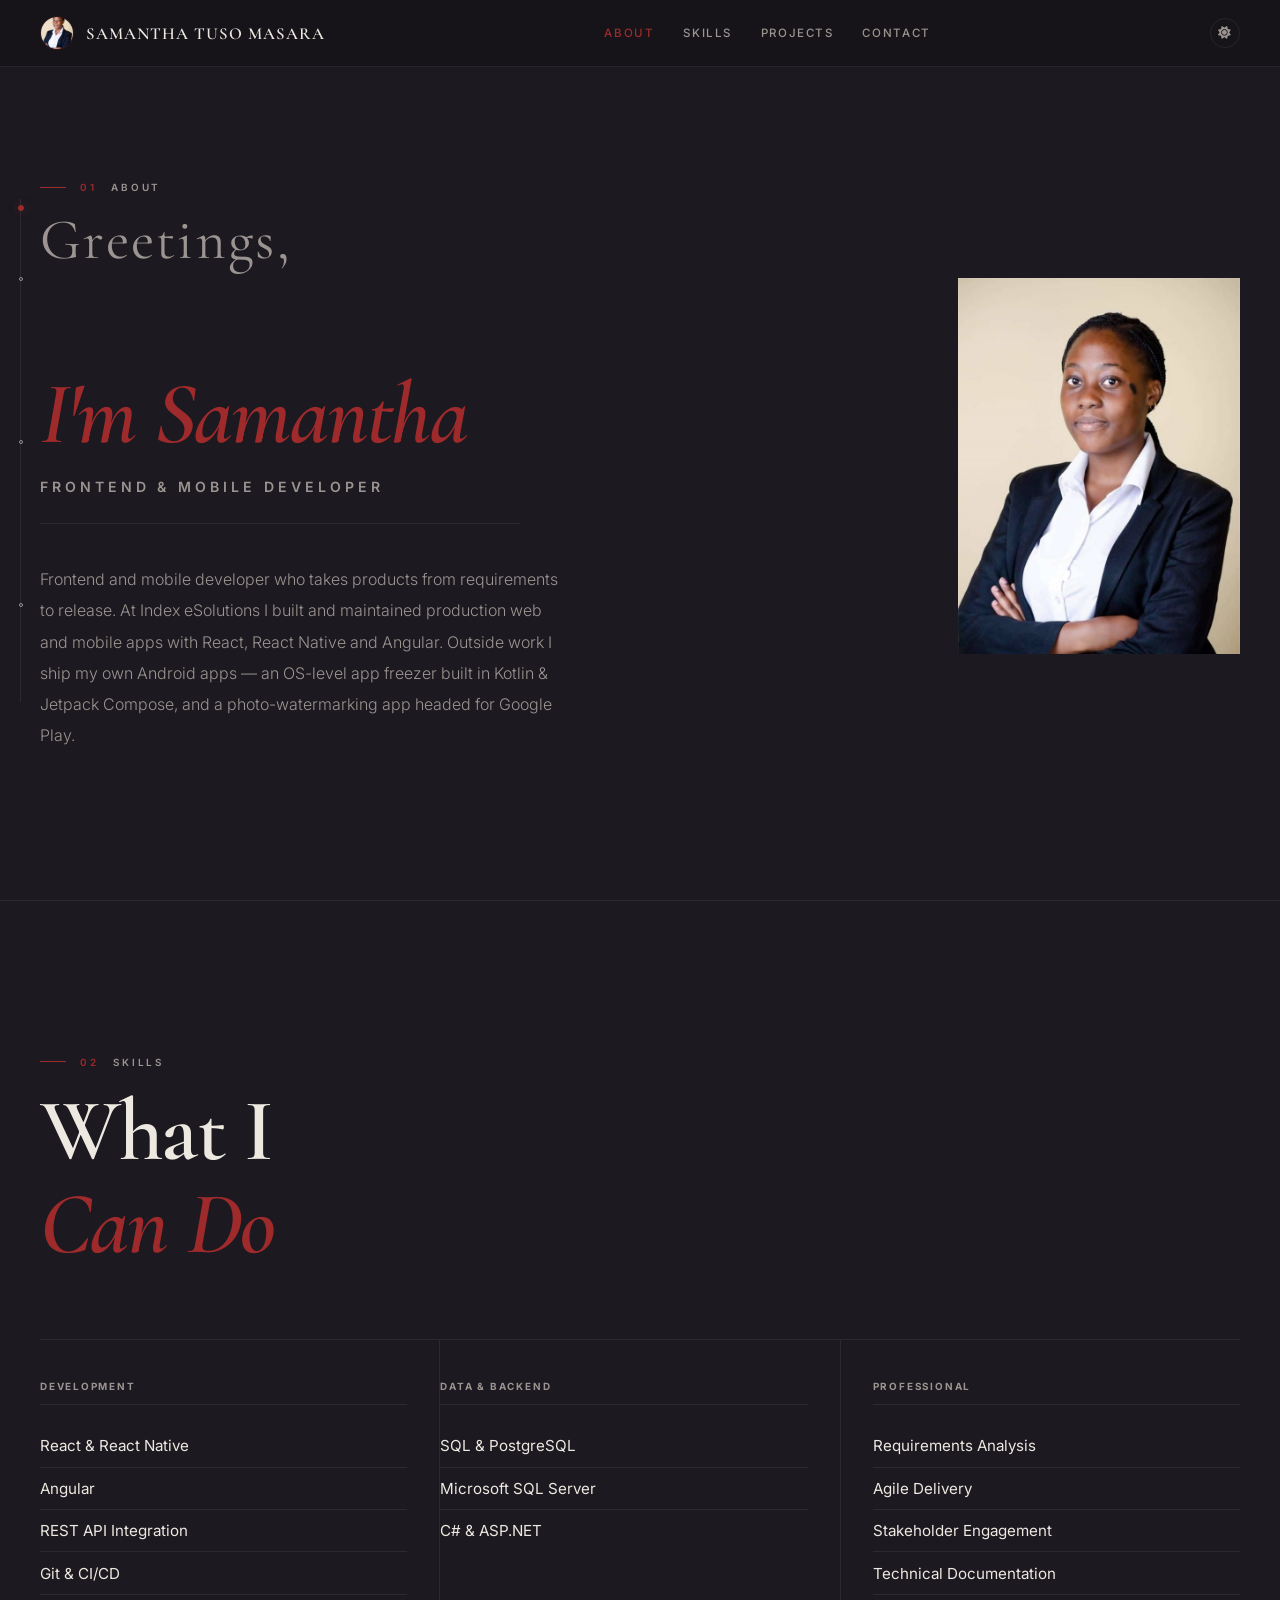
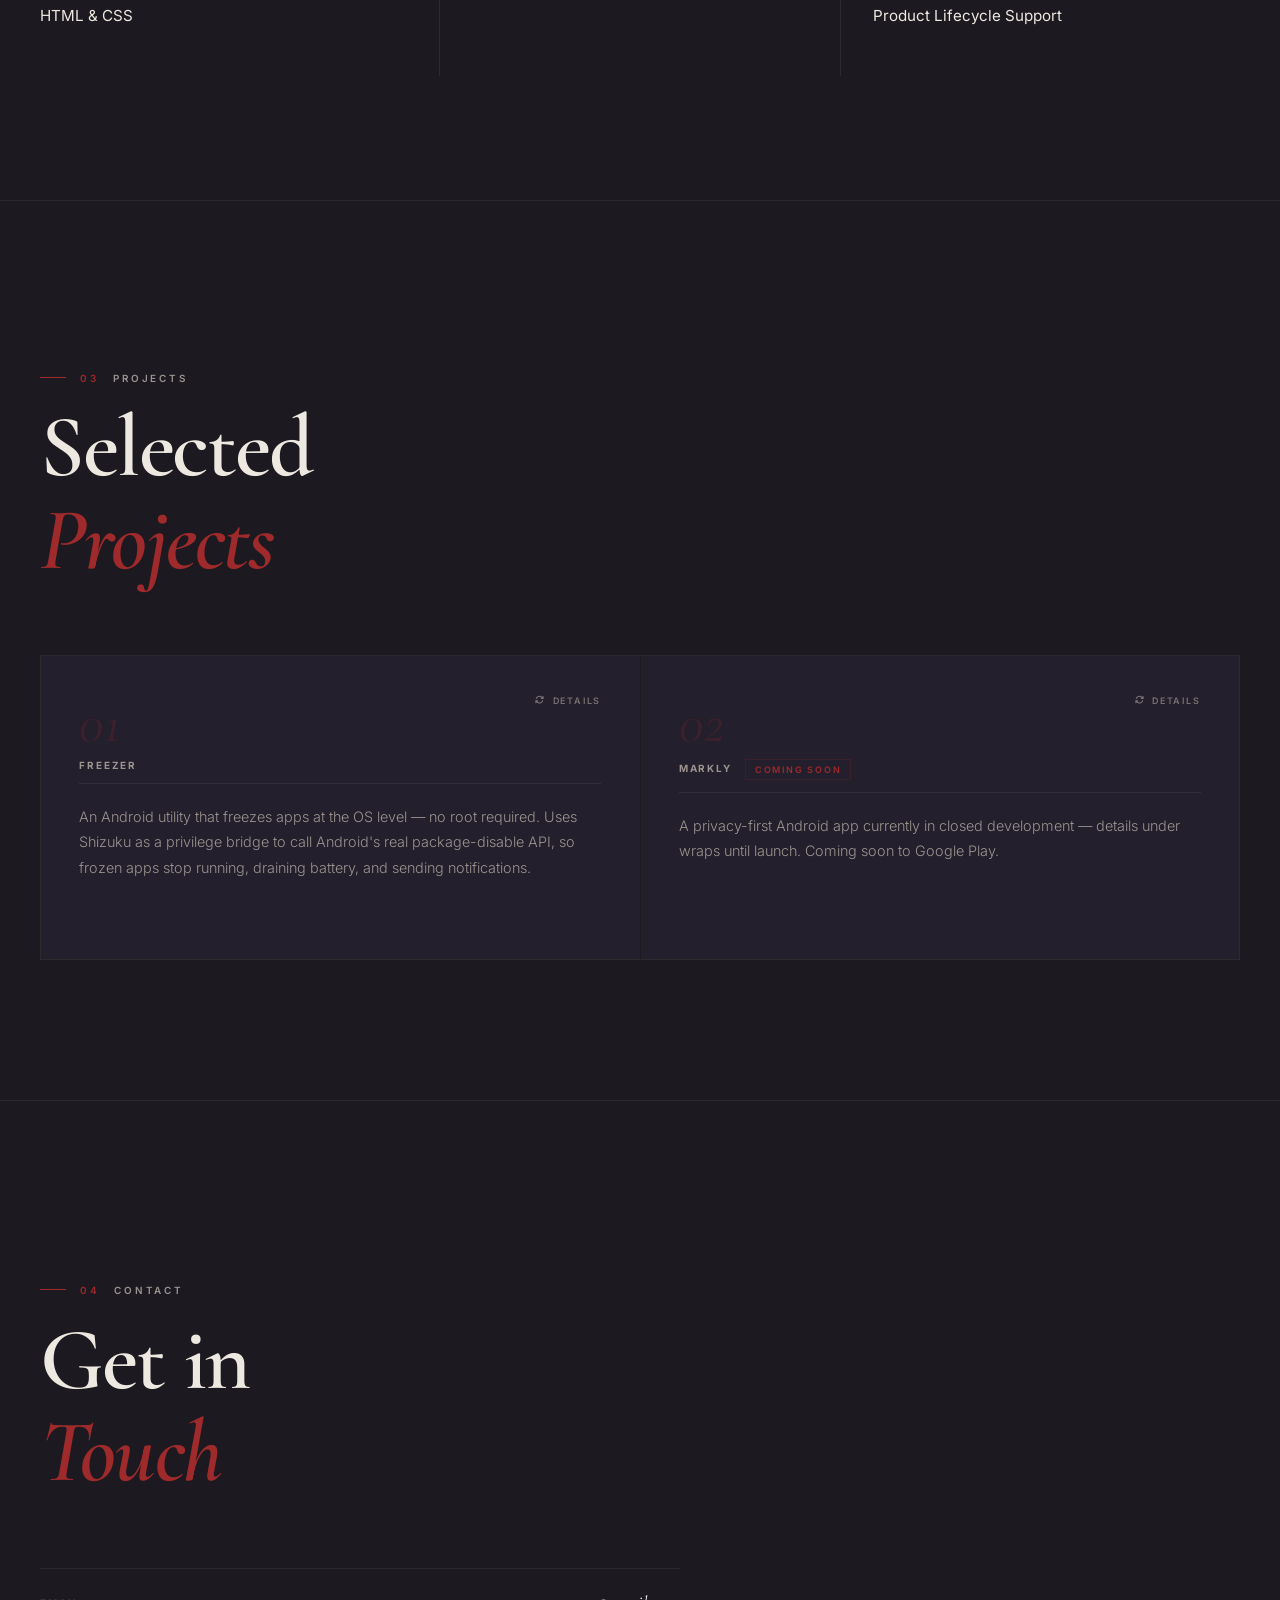
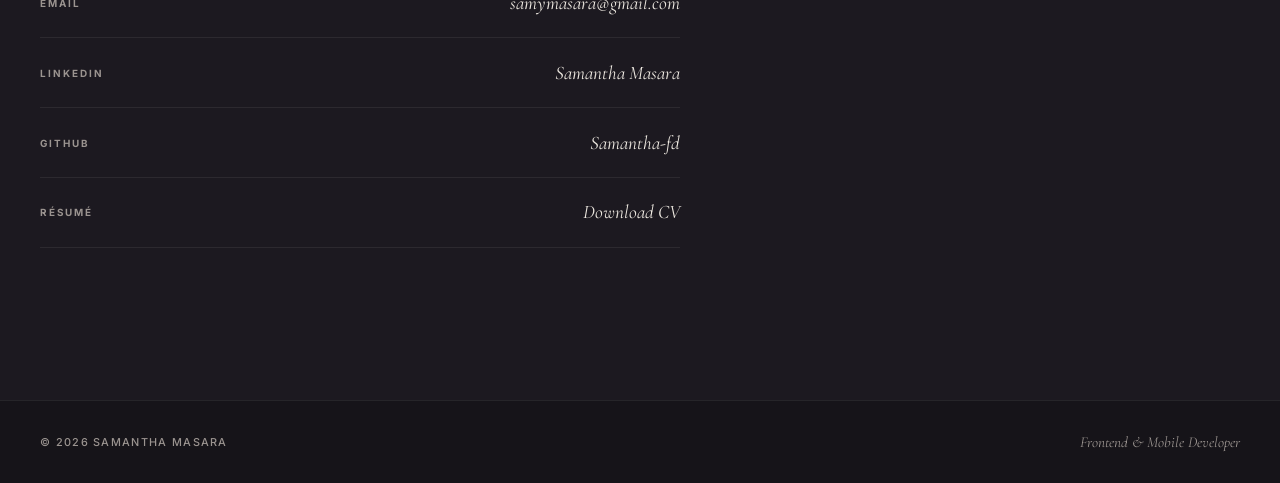
==== index.html @ 27abecb7 "Replace CV with updated version New file: Samantha Masara CV.pdf; download link updated to match." ====
<!DOCTYPE html>
<html lang="en">
<head>
    <meta charset="UTF-8">
    <meta name="viewport" content="width=device-width, initial-scale=1.0">

    <!-- Primary meta -->
    <title>Samantha Masara — Frontend &amp; Mobile Developer</title>
    <meta name="description" content="Samantha Masara — Frontend and mobile developer building and shipping web and Android apps. React, React Native, Angular, Kotlin &amp; Jetpack Compose. View selected projects and get in touch.">
    <meta name="author" content="Samantha Tuso Masara">
    <link rel="canonical" href="https://portfolio-website-xi-inky.vercel.app/">

    <!-- Favicon -->
    <link rel="icon" type="image/svg+xml" href="favicon.svg">

    <!-- Open Graph -->
    <meta property="og:type" content="website">
    <meta property="og:title" content="Samantha Masara — Frontend &amp; Mobile Developer">
    <meta property="og:description" content="Frontend and mobile developer building and shipping web and Android apps. React, React Native, Angular, Kotlin &amp; Jetpack Compose.">
    <meta property="og:url" content="https://portfolio-website-xi-inky.vercel.app/">
    <meta property="og:image" content="https://portfolio-website-xi-inky.vercel.app/profile.jpg">
    <meta property="og:image:alt" content="Portrait of Samantha Masara">
    <meta property="og:site_name" content="Samantha Masara">

    <!-- Twitter Card -->
    <meta name="twitter:card" content="summary_large_image">
    <meta name="twitter:title" content="Samantha Masara — Frontend &amp; Mobile Developer">
    <meta name="twitter:description" content="Frontend and mobile developer building and shipping web and Android apps. React, React Native, Angular, Kotlin &amp; Jetpack Compose.">
    <meta name="twitter:image" content="https://portfolio-website-xi-inky.vercel.app/profile.jpg">

    <!-- Structured data -->
    <script type="application/ld+json">
    {
      "@context": "https://schema.org",
      "@type": "Person",
      "name": "Samantha Tuso Masara",
      "jobTitle": "Frontend & Mobile Developer",
      "description": "Frontend and mobile developer building and shipping web and Android apps.",
      "url": "https://portfolio-website-xi-inky.vercel.app/",
      "image": "https://portfolio-website-xi-inky.vercel.app/profile.jpg",
      "email": "samymasara@gmail.com",
      "sameAs": [
        "https://www.linkedin.com/in/samantha-masara-296240217",
        "https://github.com/Samantha-fd"
      ],
      "knowsAbout": ["React", "React Native", "Angular", "Kotlin", "Jetpack Compose", "REST APIs", "C#", "ASP.NET", "SQL", "PostgreSQL", "Agile Delivery"]
    }
    </script>

    <link href="https://fonts.googleapis.com/css2?family=Cormorant+Garamond:ital,wght@0,400;0,600;1,400;1,600&family=Inter:wght@300;400;500;600;700&display=swap" rel="stylesheet">
    <link rel="stylesheet" href="https://cdnjs.cloudflare.com/ajax/libs/font-awesome/6.4.2/css/all.min.css">
    <link rel="stylesheet" href="style.css">
</head>
<body>

    <!-- Mobile nav overlay -->
    <div class="mobile-overlay" id="mobile-overlay" aria-hidden="true">
        <button class="mobile-close" id="mobile-close" aria-label="Close menu">
            <span></span><span></span>
        </button>
        <nav class="mobile-nav-links">
            <a href="#about">About</a>
            <a href="#what-i-can-do">Skills</a>
            <a href="#projects">Projects</a>
            <a href="#contact">Contact</a>
        </nav>
        <p class="mobile-nav-foot">Samantha Tuso Masara &copy; 2026</p>
    </div>

    <!-- Scroll rail -->
    <div class="scroll-rail" aria-hidden="true">
        <div class="scroll-rail-fill"></div>
        <span class="rail-dot" data-target="about"></span>
        <span class="rail-dot" data-target="what-i-can-do"></span>
        <span class="rail-dot" data-target="projects"></span>
        <span class="rail-dot" data-target="contact"></span>
    </div>

    <header>
        <div class="navbar">
            <h1>
                <img src="profile.jpg" alt="Samantha Masara" class="profile-img">
                Samantha Tuso Masara
            </h1>
            <nav>
                <div class="menu">
                    <a href="#about">About</a>
                    <a href="#what-i-can-do">Skills</a>
                    <a href="#projects">Projects</a>
                    <a href="#contact">Contact</a>
                </div>
            </nav>
            <div class="nav-controls">
                <button id="theme-toggle" class="theme-btn" aria-label="Toggle theme">
                    <i class="fas fa-sun"></i>
                </button>
                <button class="hamburger" id="hamburger" aria-label="Open menu" aria-expanded="false">
                    <span></span><span></span>
                </button>
            </div>
        </div>
    </header>

    <!-- About / Hero -->
    <section id="about" class="about">
        <div class="about-content">
            <p class="eyebrow float-in"><span>01</span> About</p>
            <h2 class="float-in"><span class="h2-light">Greetings,</span><br><em>I'm Samantha</em><span class="h2-role">Frontend &amp; Mobile Developer</span></h2>
            <p class="about-body float-in">
                Frontend and mobile developer who takes products from requirements to release. At
                Index eSolutions I built and maintained production web and mobile apps with React,
                React Native and Angular. Outside work I ship my own Android apps — an OS-level
                app freezer built in Kotlin &amp; Jetpack Compose, and a photo-watermarking app
                headed for Google Play.
            </p>
        </div>
        <div class="about-image float-in">
            <img src="profile.jpg" alt="Portrait of Samantha Masara, Frontend and Mobile Developer" class="about-photo">
        </div>
    </section>

    <!-- Skills -->
    <section id="what-i-can-do" class="what-i-can-do">
        <p class="eyebrow float-in"><span>02</span> Skills</p>
        <h2 class="float-in">What I<br><em>Can Do</em></h2>
        <div class="skills-container">
            <div class="skills-column float-in">
                <h3>Development</h3>
                <ul>
                    <li>React &amp; React Native</li>
                    <li>Angular</li>
                    <li>REST API Integration</li>
                    <li>Git &amp; CI/CD</li>
                    <li>HTML &amp; CSS</li>
                </ul>
            </div>
            <div class="skills-column float-in">
                <h3>Data &amp; Backend</h3>
                <ul>
                    <li>SQL &amp; PostgreSQL</li>
                    <li>Microsoft SQL Server</li>
                    <li>C# &amp; ASP.NET</li>
                </ul>
            </div>
            <div class="skills-column float-in">
                <h3>Professional</h3>
                <ul>
                    <li>Requirements Analysis</li>
                    <li>Agile Delivery</li>
                    <li>Stakeholder Engagement</li>
                    <li>Technical Documentation</li>
                    <li>Product Lifecycle Support</li>
                </ul>
            </div>
        </div>
    </section>

    <!-- Projects -->
    <section id="projects" class="projects">
        <p class="eyebrow float-in"><span>03</span> Projects</p>
        <h2 class="float-in">Selected<br><em>Projects</em></h2>
        <div class="projects-list">
            <div class="project-card float-in" tabindex="0" role="button" aria-pressed="false" aria-label="Freezer — flip for details">
                <div class="card-inner">
                    <div class="card-face card-front">
                        <span class="flip-hint"><i class="fas fa-rotate"></i> Details</span>
                        <p class="project-num">01</p>
                        <h3>Freezer</h3>
                        <p>
                            An Android utility that freezes apps at the OS level — no root required.
                            Uses Shizuku as a privilege bridge to call Android's real package-disable
                            API, so frozen apps stop running, draining battery, and sending notifications.
                        </p>
                    </div>
                    <div class="card-face card-back">
                        <span class="flip-hint"><i class="fas fa-rotate-left"></i> Back</span>
                        <h3>Tech Stack</h3>
                        <ul>
                            <li>Kotlin &amp; Jetpack Compose</li>
                            <li>Shizuku API for privileged OS calls</li>
                            <li>Clean architecture — Repository, ViewModel, UI</li>
                            <li>Reactive state via StateFlow</li>
                        </ul>
                        <a class="card-btn" href="https://github.com/Samantha-fd/Freezer" target="_blank" rel="noopener">
                            <i class="fab fa-github"></i> View on GitHub
                        </a>
                    </div>
                </div>
            </div>
            <div class="project-card float-in" tabindex="0" role="button" aria-pressed="false" aria-label="Markly — flip for details">
                <div class="card-inner">
                    <div class="card-face card-front">
                        <span class="flip-hint"><i class="fas fa-rotate"></i> Details</span>
                        <p class="project-num">02</p>
                        <h3>Markly <span class="card-badge">Coming Soon</span></h3>
                        <p>
                            A privacy-first Android app currently in closed development —
                            details under wraps until launch. Coming soon to Google Play.
                        </p>
                    </div>
                    <div class="card-face card-back">
                        <span class="flip-hint"><i class="fas fa-rotate-left"></i> Back</span>
                        <h3>Tech Stack</h3>
                        <ul>
                            <li>React Native &amp; Expo (TypeScript)</li>
                            <li>React Native Skia rendering</li>
                            <li>Expo Router navigation</li>
                            <li>Fully offline — zero data collection</li>
                        </ul>
                        <div class="card-actions">
                            <span class="card-btn card-btn-disabled" aria-disabled="true">
                                <i class="fas fa-lock"></i> Private — Coming Soon
                            </span>
                            <a class="card-btn" href="markly/privacy/" target="_blank" rel="noopener">
                                <i class="fas fa-shield-halved"></i> Privacy Policy
                            </a>
                        </div>
                    </div>
                </div>
            </div>
        </div>
    </section>

    <!-- Contact -->
    <section id="contact" class="contact">
        <p class="eyebrow float-in"><span>04</span> Contact</p>
        <h2 class="float-in">Get in<br><em>Touch</em></h2>
        <div class="contact-links">
            <a class="contact-item float-in" href="mailto:samymasara@gmail.com">
                <span class="contact-label">Email</span>
                <span class="contact-value">samymasara@gmail.com</span>
            </a>
            <a class="contact-item float-in" href="https://www.linkedin.com/in/samantha-masara-296240217" target="_blank" rel="noopener">
                <span class="contact-label">LinkedIn</span>
                <span class="contact-value">Samantha Masara</span>
            </a>
            <a class="contact-item float-in" href="https://github.com/Samantha-fd" target="_blank" rel="noopener">
                <span class="contact-label">GitHub</span>
                <span class="contact-value">Samantha-fd</span>
            </a>
            <a class="contact-item float-in" href="Samantha Masara CV.pdf" download>
                <span class="contact-label">Résumé</span>
                <span class="contact-value">Download CV</span>
            </a>
        </div>
    </section>

    <footer>
        <div class="footer-inner">
            <p class="footer-copy">&copy; 2026 Samantha Masara</p>
            <p class="footer-tagline">Frontend &amp; Mobile Developer</p>
        </div>
    </footer>

    <script src="script.js"></script>
</body>
</html>
---- style.css ----
/* ── Variables ── */
:root {
  --bg:         #1C1920;
  --bg-raised:  #252230;
  --bg-card:    #231F2C;
  --accent:     #9E2A2B;
  --accent-dim: rgba(158, 42, 43, 0.1);
  --text:       #EDE8E0;
  --text-muted: #9B9490;
  --border:     rgba(158, 42, 43, 0.18);
  --border-sub: rgba(255, 255, 255, 0.07);
  --header-bg:  #161419;
  --shadow:     0 2px 40px rgba(0,0,0,0.5);
  --radius:     2px;
}

body.light-theme {
  --bg:         #F2EDE6;
  --bg-raised:  #EAE4DC;
  --bg-card:    #FDFAF6;
  --accent:     #7D1F20;
  --accent-dim: rgba(125, 31, 32, 0.06);
  --text:       #1C1920;
  --text-muted: #6B6560;
  --border:     rgba(125, 31, 32, 0.16);
  --border-sub: rgba(0, 0, 0, 0.07);
  --header-bg:  #FDFAF6;
  --shadow:     0 2px 24px rgba(0,0,0,0.05);
}

/* ── Reset ── */
*, *::before, *::after { box-sizing: border-box; margin: 0; padding: 0; }

html { scroll-behavior: smooth; }

body {
  font-family: 'Inter', sans-serif;
  background: var(--bg);
  color: var(--text);
  transition: background-color 0.4s ease, color 0.4s ease;
  -webkit-font-smoothing: antialiased;
  overflow-x: hidden;
}

img { max-width: 100%; display: block; }

/* ── Mobile Overlay Nav ── */
.mobile-overlay {
  position: fixed;
  inset: 0;
  background: var(--bg);
  z-index: 300;
  display: flex;
  flex-direction: column;
  align-items: center;
  justify-content: center;
  gap: 0;
  opacity: 0;
  pointer-events: none;
  transition: opacity 0.4s ease;
}

.mobile-overlay.open {
  opacity: 1;
  pointer-events: all;
}

.mobile-close {
  position: absolute;
  top: 1.25rem;
  right: 1.5rem;
  background: none;
  border: none;
  cursor: pointer;
  width: 32px;
  height: 32px;
  display: flex;
  flex-direction: column;
  align-items: center;
  justify-content: center;
  gap: 0;
}

.mobile-close span {
  display: block;
  width: 20px;
  height: 1px;
  background: var(--text);
  position: absolute;
}

.mobile-close span:first-child { transform: rotate(45deg); }
.mobile-close span:last-child  { transform: rotate(-45deg); }

.mobile-nav-links {
  display: flex;
  flex-direction: column;
  align-items: center;
  gap: 0.25rem;
}

.mobile-nav-links a {
  font-family: 'Cormorant Garamond', serif;
  font-size: clamp(2.8rem, 10vw, 4.5rem);
  font-style: italic;
  color: var(--text);
  text-decoration: none;
  line-height: 1.2;
  transition: color 0.2s ease;
  opacity: 0;
  transform: translateY(20px);
  transition: color 0.2s ease, opacity 0.4s ease, transform 0.5s cubic-bezier(0.16,1,0.3,1);
}

.mobile-overlay.open .mobile-nav-links a {
  opacity: 1;
  transform: translateY(0);
}

.mobile-overlay.open .mobile-nav-links a:nth-child(1) { transition-delay: 0.05s; }
.mobile-overlay.open .mobile-nav-links a:nth-child(2) { transition-delay: 0.12s; }
.mobile-overlay.open .mobile-nav-links a:nth-child(3) { transition-delay: 0.19s; }
.mobile-overlay.open .mobile-nav-links a:nth-child(4) { transition-delay: 0.26s; }

.mobile-nav-links a:hover { color: var(--accent); }

.mobile-nav-foot {
  position: absolute;
  bottom: 2rem;
  font-size: 0.7rem;
  letter-spacing: 0.12em;
  text-transform: uppercase;
  color: var(--text-muted);
}

/* ── Scroll Rail ── */
.scroll-rail {
  position: fixed;
  left: 20px;
  top: 50%;
  transform: translateY(-50%);
  height: 56vh;
  width: 1px;
  background: var(--border-sub);
  z-index: 50;
}

.scroll-rail-fill {
  position: absolute;
  top: 0; left: 0;
  width: 100%;
  height: 0%;
  background: var(--accent);
  transition: height 0.1s linear;
}

.rail-dot {
  position: absolute;
  left: 50%;
  transform: translate(-50%, -50%);
  width: 4px; height: 4px;
  border-radius: 50%;
  background: var(--bg);
  border: 1px solid var(--text-muted);
  cursor: pointer;
  transition: all 0.3s ease;
}

.rail-dot:hover { border-color: var(--accent); }

.rail-dot.active {
  background: var(--accent);
  border-color: var(--accent);
  width: 6px; height: 6px;
  box-shadow: 0 0 10px rgba(158,42,43,0.45);
}

/* ── Header ── */
header {
  position: fixed;
  width: 100%;
  top: 0;
  background: var(--header-bg);
  border-bottom: 1px solid var(--border-sub);
  z-index: 100;
  transition: background 0.4s ease;
}

.navbar {
  max-width: 1300px;
  margin: auto;
  display: flex;
  justify-content: space-between;
  align-items: center;
  padding: 1rem 2.5rem;
  gap: 1rem;
}

.navbar h1 {
  display: flex;
  align-items: center;
  font-family: 'Cormorant Garamond', serif;
  font-size: clamp(0.85rem, 1.5vw, 1.05rem);
  font-weight: 600;
  letter-spacing: 0.06em;
  text-transform: uppercase;
  color: var(--text);
  white-space: nowrap;
  flex-shrink: 0;
}

.navbar .menu {
  display: flex;
  align-items: center;
}

.navbar .menu a {
  text-decoration: none;
  color: var(--text-muted);
  margin: 0 0.9rem;
  font-size: 0.72rem;
  font-weight: 500;
  letter-spacing: 0.14em;
  text-transform: uppercase;
  transition: color 0.2s ease;
  white-space: nowrap;
}

.navbar .menu a:hover,
.navbar .menu a.nav-active { color: var(--accent); }

.nav-controls {
  display: flex;
  align-items: center;
  gap: 0.75rem;
  flex-shrink: 0;
}

/* ── Theme Button ── */
.theme-btn {
  background: none;
  border: 1px solid var(--border-sub);
  color: var(--text-muted);
  font-size: 0.8rem;
  width: 30px; height: 30px;
  border-radius: 50%;
  cursor: pointer;
  display: flex;
  align-items: center;
  justify-content: center;
  transition: border-color 0.2s, color 0.2s, transform 0.3s;
}

.theme-btn:hover {
  border-color: var(--accent);
  color: var(--accent);
  transform: rotate(20deg);
}

/* ── Hamburger ── */
.hamburger {
  display: none;
  flex-direction: column;
  justify-content: center;
  gap: 5px;
  background: none;
  border: none;
  cursor: pointer;
  padding: 4px;
  width: 30px; height: 30px;
}

.hamburger span {
  display: block;
  width: 20px;
  height: 1px;
  background: var(--text);
  transition: transform 0.3s ease, opacity 0.3s ease;
  transform-origin: center;
}

/* ── Profile image (navbar) ── */
.profile-img {
  width: 34px; height: 34px;
  border-radius: 50%;
  object-fit: cover;
  margin-right: 12px;
  border: 1px solid var(--border);
  flex-shrink: 0;
}

/* ── Sections ── */
section {
  min-height: 100vh;
  padding: 9rem 2.5rem 7rem;
  max-width: 1300px;
  margin: auto;
  display: flex;
  flex-direction: column;
  justify-content: center;
  position: relative;
}

/* Hairline divider between sections */
section + section::before {
  content: '';
  position: absolute;
  top: 0;
  left: 50%;
  transform: translateX(-50%);
  width: 100vw;
  height: 1px;
  background: var(--border-sub);
  pointer-events: none;
}

/* ── Eyebrow ── */
.eyebrow {
  font-size: 0.62rem;
  font-weight: 600;
  letter-spacing: 0.28em;
  text-transform: uppercase;
  color: var(--text-muted);
  margin-bottom: 1.1rem;
  display: flex;
  align-items: center;
  gap: 0.9rem;
}

.eyebrow span { color: var(--accent); }

.eyebrow::before {
  content: '';
  display: block;
  width: 26px; height: 1px;
  background: var(--accent);
  flex-shrink: 0;
}

/* ── Display headings ── */
h2 {
  font-family: 'Cormorant Garamond', serif;
  font-size: clamp(3rem, 7vw, 5.5rem);
  font-weight: 600;
  line-height: 1.05;
  letter-spacing: -0.02em;
  color: var(--text);
  margin-bottom: 2.5rem;
}

h2 em {
  font-style: italic;
  color: var(--accent);
}

/* Role line under the hero heading */
h2 .h2-role {
  display: block;
  font-family: 'Inter', sans-serif;
  font-size: 0.16em;
  font-weight: 600;
  font-style: normal;
  letter-spacing: 0.28em;
  text-transform: uppercase;
  color: var(--text-muted);
  margin-top: 1.4em;
}

/* Editorial mixed-weight heading — lighter first line */
h2 .h2-light {
  font-weight: 400;
  font-style: normal;
  color: var(--text-muted);
  font-size: 0.65em;
  letter-spacing: 0.04em;
  display: block;
  margin-bottom: 0.1em;
}

/* Animated hairline under heading */
h2::after {
  content: '';
  display: block;
  height: 1px;
  width: 0;
  background: var(--border-sub);
  margin-top: 1.75rem;
  transition: width 1s cubic-bezier(0.16,1,0.3,1);
}

section.in-view h2::after { width: min(480px, 100%); }

h3 {
  font-family: 'Inter', sans-serif;
  font-size: 0.62rem;
  font-weight: 700;
  text-transform: uppercase;
  letter-spacing: 0.18em;
  color: var(--text-muted);
  margin-bottom: 1.25rem;
  padding-bottom: 0.75rem;
  border-bottom: 1px solid var(--border-sub);
}

/* ── Float-in animation ── */
@keyframes floatIn {
  from { opacity: 0; transform: translate(-10px, 28px); }
  to   { opacity: 1; transform: translate(0, 0); }
}

.float-in { opacity: 0; }

.float-in.visible {
  animation: floatIn 1.1s cubic-bezier(0.16,1,0.3,1) forwards;
}

.float-in:nth-child(2) { animation-delay: 0.08s; }
.float-in:nth-child(3) { animation-delay: 0.18s; }
.float-in:nth-child(4) { animation-delay: 0.28s; }
.float-in:nth-child(5) { animation-delay: 0.38s; }

/* ── About hero ── */
.about {
  flex-direction: row;
  align-items: center;
  gap: clamp(2rem, 5vw, 5rem);
  overflow: hidden;
}

.about-content { flex: 1; min-width: 0; position: relative; z-index: 1; }

.about-image {
  flex-shrink: 0;
  width: clamp(180px, 22vw, 320px);
  position: relative;
  z-index: 1;
}

.about-photo {
  width: 100%;
  aspect-ratio: 3 / 4;
  object-fit: cover;
  object-position: top;
  filter: grayscale(15%);
  transition: filter 0.4s ease;
}

.about-photo:hover { filter: grayscale(0%); }

.about-body {
  font-size: clamp(0.9rem, 1.5vw, 1rem);
  line-height: 1.95;
  color: var(--text-muted);
  max-width: 520px;
  font-weight: 300;
}

/* ── Scroll cue ── */
.scroll-cue {
  display: flex;
  flex-direction: column;
  align-items: center;
  gap: 0.6rem;
  margin-top: 3rem;
  font-size: 0.58rem;
  font-weight: 600;
  letter-spacing: 0.22em;
  text-transform: uppercase;
  color: var(--text-muted);
  align-self: flex-start;
}

.scroll-cue-line {
  width: 1px; height: 48px;
  background: var(--border-sub);
  position: relative;
  overflow: hidden;
}

.scroll-cue-line::after {
  content: '';
  position: absolute;
  top: -100%; left: 0;
  width: 100%; height: 100%;
  background: var(--accent);
  animation: scrollDrop 1.8s cubic-bezier(0.4,0,0.6,1) infinite;
}

@keyframes scrollDrop {
  0%   { top: -100%; }
  100% { top:  100%; }
}

/* ── Skills ── */
.skills-container {
  display: flex;
  flex-wrap: wrap;
  gap: 0;
  border-top: 1px solid var(--border-sub);
}

.skills-column {
  flex: 1;
  min-width: 220px;
  padding: 2.5rem 2rem 2.5rem 0;
  border-right: 1px solid var(--border-sub);
}

.skills-column:last-child {
  border-right: none;
  padding-left: 2rem;
  padding-right: 0;
}

.skills-column ul { list-style: none; }

.skills-column li {
  padding: 0.7rem 0;
  font-size: 0.95rem;
  font-weight: 400;
  color: var(--text);
  border-bottom: 1px solid var(--border-sub);
  transition: color 0.2s, padding-left 0.3s;
}

.skills-column li:last-child { border-bottom: none; }
.skills-column li:hover { color: var(--accent); padding-left: 6px; }

/* ── Projects ── */
.projects-list {
  display: grid;
  gap: 1px;
  grid-template-columns: repeat(auto-fit, minmax(280px, 1fr));
  border: 1px solid var(--border-sub);
}

.project-card {
  color: var(--text);
  position: relative;
  cursor: pointer;
  perspective: 1400px;
}

.project-card:focus-visible {
  outline: 1px solid var(--accent);
  outline-offset: 2px;
}

.project-card::after {
  content: '';
  position: absolute;
  bottom: 0; left: 0;
  width: 0; height: 1px;
  background: var(--accent);
  transition: width 0.45s ease;
  z-index: 2;
}

.project-card:hover::after { width: 100%; }

/* Flip mechanics — faces stacked in one grid cell so the card
   is as tall as its tallest face */
.card-inner {
  display: grid;
  height: 100%;
  transform-style: preserve-3d;
  transition: transform 0.7s cubic-bezier(0.16, 1, 0.3, 1);
}

.project-card.flipped .card-inner { transform: rotateY(180deg); }

.card-face {
  grid-area: 1 / 1;
  background: var(--bg-card);
  padding: clamp(1.5rem, 3vw, 2.5rem);
  backface-visibility: hidden;
  -webkit-backface-visibility: hidden;
  display: flex;
  flex-direction: column;
  transition: background 0.3s ease;
}

.project-card:hover .card-face { background: var(--bg-raised); }

.card-back { transform: rotateY(180deg); }

@media (prefers-reduced-motion: reduce) {
  .card-inner { transition: none; }
}

/* Flip hint */
.flip-hint {
  position: absolute;
  top: clamp(1.5rem, 3vw, 2.5rem);
  right: clamp(1.5rem, 3vw, 2.5rem);
  font-size: 0.56rem;
  font-weight: 600;
  letter-spacing: 0.2em;
  text-transform: uppercase;
  color: var(--text-muted);
  display: inline-flex;
  align-items: center;
  gap: 0.4rem;
  opacity: 0.7;
  transition: color 0.2s ease, opacity 0.2s ease;
  pointer-events: none;
}

.project-card:hover .flip-hint {
  color: var(--accent);
  opacity: 1;
}

/* Coming-soon badge */
.card-badge {
  display: inline-block;
  font-size: 0.56rem;
  font-weight: 600;
  letter-spacing: 0.2em;
  text-transform: uppercase;
  color: var(--accent);
  border: 1px solid var(--border);
  padding: 0.25rem 0.55rem;
  margin-left: 0.6rem;
  vertical-align: middle;
  white-space: nowrap;
}

/* Card action buttons */
.card-actions {
  margin-top: auto;
  display: flex;
  flex-wrap: wrap;
  gap: 0.6rem;
}

.card-actions .card-btn { margin-top: 0; }

.card-btn {
  margin-top: auto;
  align-self: flex-start;
  display: inline-flex;
  align-items: center;
  gap: 0.6rem;
  padding: 0.7rem 1.2rem;
  border: 1px solid var(--border);
  color: var(--text);
  text-decoration: none;
  font-size: 0.62rem;
  font-weight: 600;
  letter-spacing: 0.18em;
  text-transform: uppercase;
  transition: background 0.25s ease, border-color 0.25s ease, color 0.25s ease;
}

.card-btn i { font-size: 0.85rem; }

.card-btn:hover {
  background: var(--accent);
  border-color: var(--accent);
  color: #EDE8E0;
}

.card-btn-disabled {
  opacity: 0.55;
  cursor: default;
  pointer-events: none;
}

.card-back ul { margin-bottom: 1.5rem; }

.project-num {
  font-family: 'Cormorant Garamond', serif;
  font-size: 3.5rem;
  font-style: italic;
  color: var(--accent);
  opacity: 0.2;
  line-height: 1;
  margin-bottom: 0.5rem;
  user-select: none;
}

.project-card p:not(.project-num) {
  color: var(--text-muted);
  line-height: 1.8;
  font-size: 0.9rem;
  font-weight: 300;
}

.project-card ul {
  list-style: none;
  color: var(--text-muted);
  font-size: 0.85rem;
  line-height: 1.9;
  margin-top: 1rem;
}

.project-card li {
  padding-left: 1rem;
  position: relative;
}

.project-card li::before {
  content: '—';
  position: absolute;
  left: 0;
  color: var(--accent);
  font-size: 0.7rem;
}

/* ── Contact ── */
.contact-links {
  display: flex;
  flex-direction: column;
  border-top: 1px solid var(--border-sub);
  max-width: 640px;
}

.contact-item {
  display: flex;
  justify-content: space-between;
  align-items: center;
  padding: 1.4rem 0;
  border-bottom: 1px solid var(--border-sub);
  text-decoration: none;
  color: var(--text);
  transition: padding-left 0.3s ease, color 0.2s ease;
  gap: 1rem;
}

.contact-item:hover {
  padding-left: 8px;
  color: var(--accent);
}

.contact-label {
  font-size: 0.62rem;
  font-weight: 700;
  letter-spacing: 0.2em;
  text-transform: uppercase;
  color: var(--text-muted);
  flex-shrink: 0;
  transition: color 0.2s;
}

.contact-item:hover .contact-label { color: var(--accent); }

.contact-value {
  font-family: 'Cormorant Garamond', serif;
  font-size: clamp(1rem, 2.5vw, 1.2rem);
  font-style: italic;
  text-align: right;
}

/* ── Footer ── */
footer {
  border-top: 1px solid var(--border-sub);
  background: var(--header-bg);
  transition: background 0.4s ease;
}

.footer-inner {
  max-width: 1300px;
  margin: auto;
  padding: 2rem 2.5rem;
  display: flex;
  justify-content: space-between;
  align-items: center;
  gap: 1rem;
}

.footer-copy {
  font-size: 0.68rem;
  font-weight: 500;
  letter-spacing: 0.12em;
  text-transform: uppercase;
  color: var(--text-muted);
}

.footer-tagline {
  font-family: 'Cormorant Garamond', serif;
  font-style: italic;
  font-size: 0.95rem;
  color: var(--text-muted);
}

/* ────────────────────────────────────────
   RESPONSIVE
──────────────────────────────────────── */

/* Tablet */
@media (max-width: 1024px) {
  .scroll-rail { display: none; }

  .about {
    gap: 2.5rem;
  }

  .about-image {
    width: clamp(160px, 28vw, 260px);
  }
}

/* Mobile nav triggers */
@media (max-width: 768px) {
  .navbar .menu { display: none; }
  .hamburger { display: flex; }

  .navbar {
    padding: 0.9rem 1.25rem;
  }
}

/* Mobile */
@media (max-width: 640px) {
  section {
    padding: 7rem 1.5rem 5rem;
    min-height: auto;
  }

  .about {
    flex-direction: column-reverse;
    gap: 2rem;
    align-items: flex-start;
  }

  .about-image {
    width: clamp(120px, 40vw, 180px);
    align-self: flex-end;
    margin-top: -1rem;
  }

  .about-body { max-width: 100%; }

  .scroll-cue { margin-top: 2rem; }

  h2 { margin-bottom: 2rem; }

  .skills-container { flex-direction: column; }

  .skills-column {
    padding: 1.5rem 0;
    border-right: none;
    border-bottom: 1px solid var(--border-sub);
  }

  .skills-column:last-child {
    padding-left: 0;
    border-bottom: none;
  }

  .projects-list { grid-template-columns: 1fr; }

  .contact-item { flex-direction: column; align-items: flex-start; gap: 0.25rem; }
  .contact-value { text-align: left; }

  .footer-inner { flex-direction: column; text-align: center; gap: 0.4rem; }
}

/* Very small */
@media (max-width: 380px) {
  .navbar h1 { font-size: 0.78rem; }
  .profile-img { width: 28px; height: 28px; margin-right: 8px; }
}
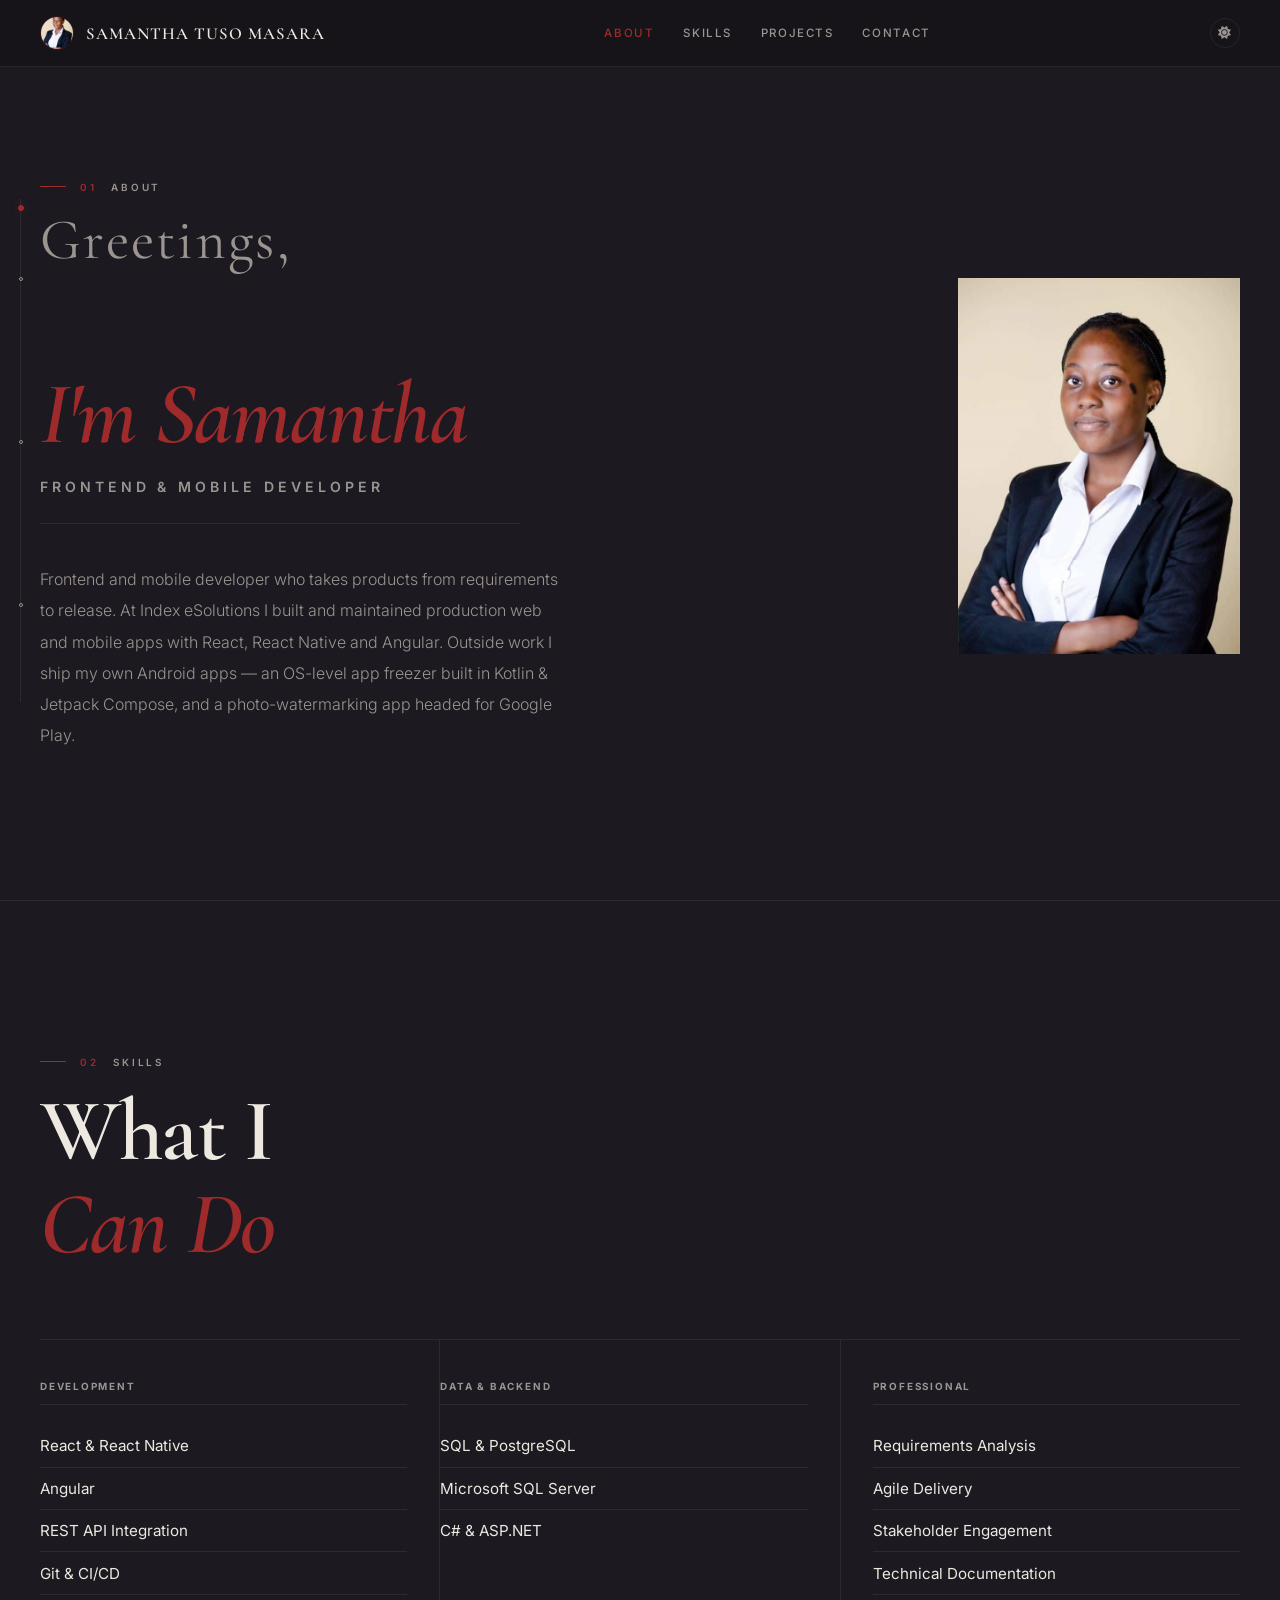
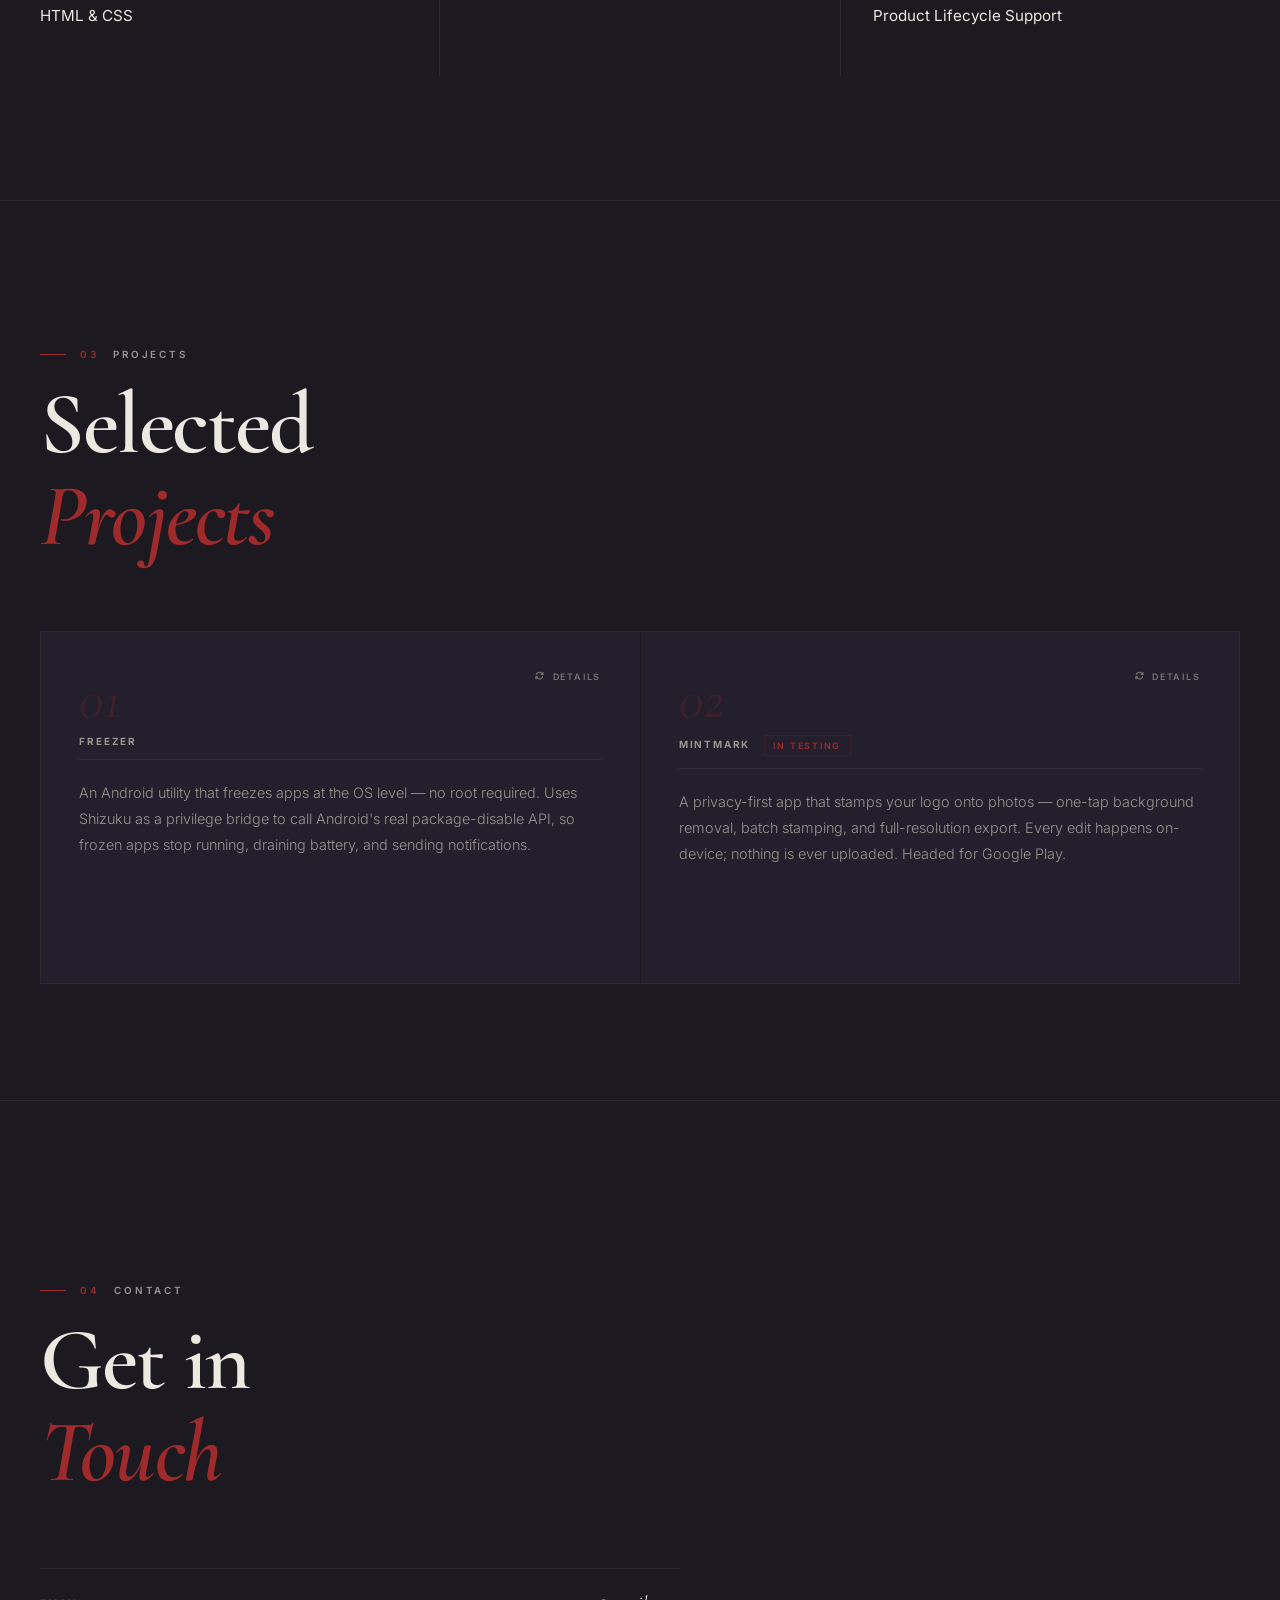
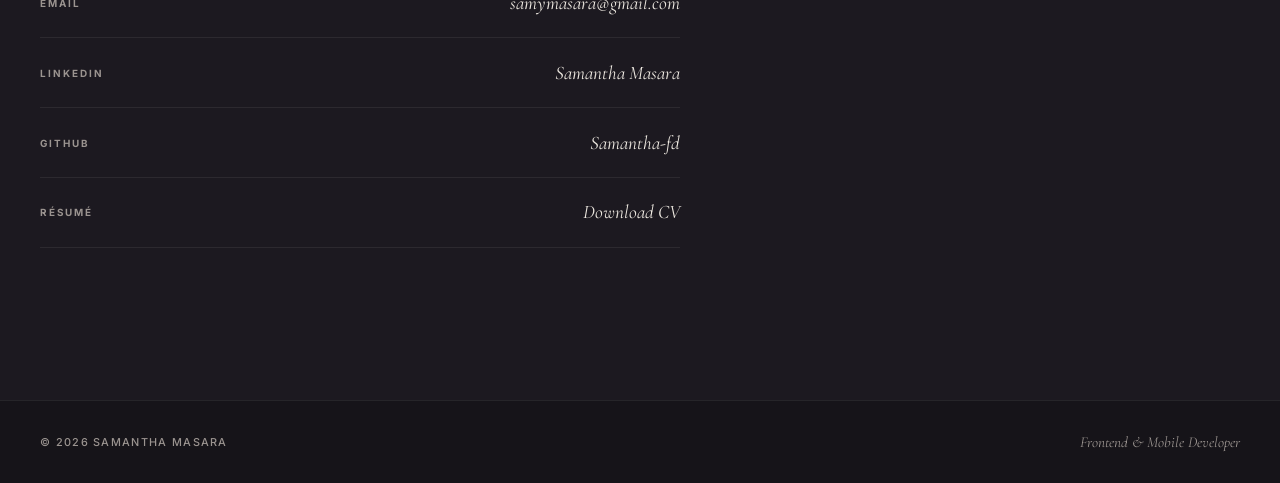
==== commit 689e1b47: "Reveal Mintmark project: GitHub + Play Store (disabled) links Markly launched as Mintmark and is now" ====
--- a/index.html
+++ b/index.html
@@ -187,15 +187,17 @@
                     </div>
                 </div>
             </div>
-            <div class="project-card float-in" tabindex="0" role="button" aria-pressed="false" aria-label="Markly — flip for details">
+            <div class="project-card float-in" tabindex="0" role="button" aria-pressed="false" aria-label="Mintmark — flip for details">
                 <div class="card-inner">
                     <div class="card-face card-front">
                         <span class="flip-hint"><i class="fas fa-rotate"></i> Details</span>
                         <p class="project-num">02</p>
-                        <h3>Markly <span class="card-badge">Coming Soon</span></h3>
+                        <h3>Mintmark <span class="card-badge">In Testing</span></h3>
                         <p>
-                            A privacy-first Android app currently in closed development —
-                            details under wraps until launch. Coming soon to Google Play.
+                            A privacy-first app that stamps your logo onto photos — one-tap
+                            background removal, batch stamping, and full-resolution export.
+                            Every edit happens on-device; nothing is ever uploaded. Headed
+                            for Google Play.
                         </p>
                     </div>
                     <div class="card-face card-back">
@@ -208,10 +210,13 @@
                             <li>Fully offline — zero data collection</li>
                         </ul>
                         <div class="card-actions">
-                            <span class="card-btn card-btn-disabled" aria-disabled="true">
-                                <i class="fas fa-lock"></i> Private — Coming Soon
+                            <a class="card-btn" href="https://github.com/Samantha-fd/mintmark" target="_blank" rel="noopener">
+                                <i class="fab fa-github"></i> View on GitHub
+                            </a>
+                            <span class="card-btn card-btn-disabled" aria-disabled="true" title="In testing — coming soon to Google Play">
+                                <i class="fab fa-google-play"></i> Download on Play Store
                             </span>
-                            <a class="card-btn" href="markly/privacy/" target="_blank" rel="noopener">
+                            <a class="card-btn" href="mintmark/privacy/" target="_blank" rel="noopener">
                                 <i class="fas fa-shield-halved"></i> Privacy Policy
                             </a>
                         </div>
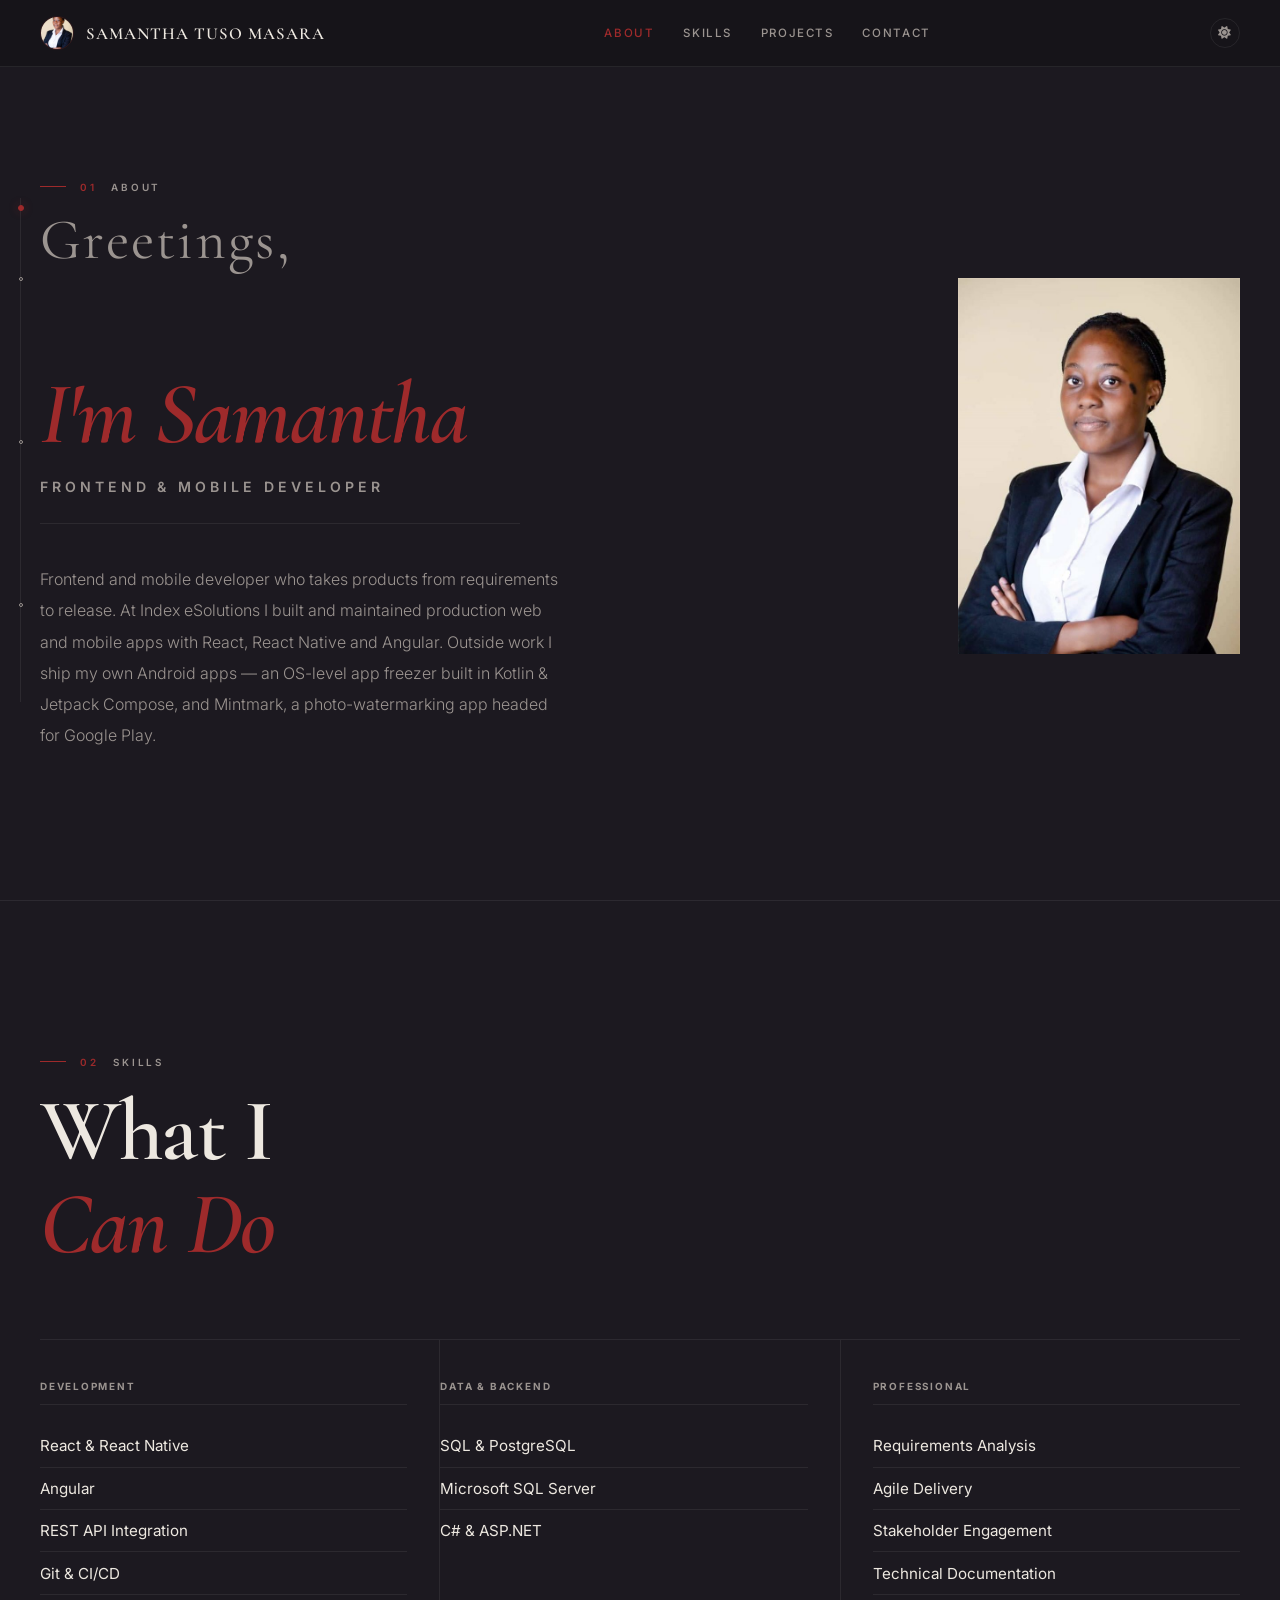
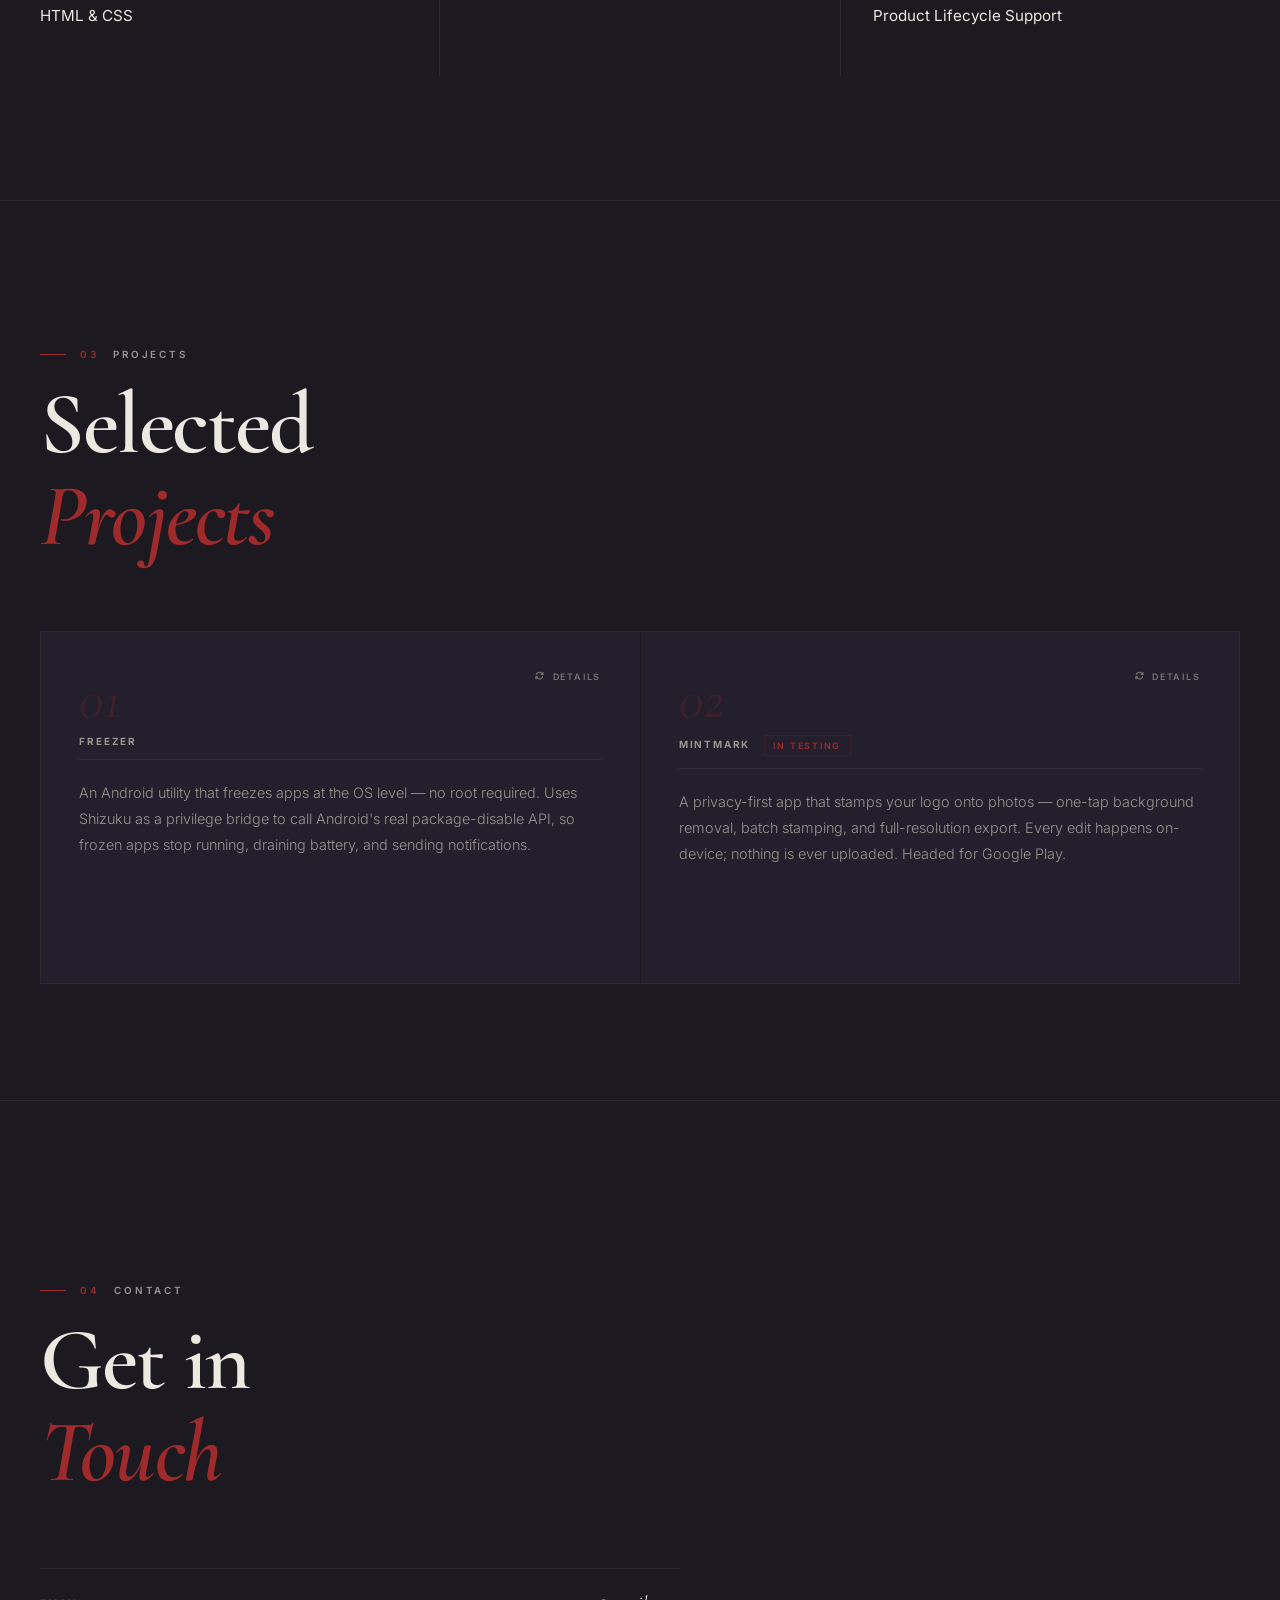
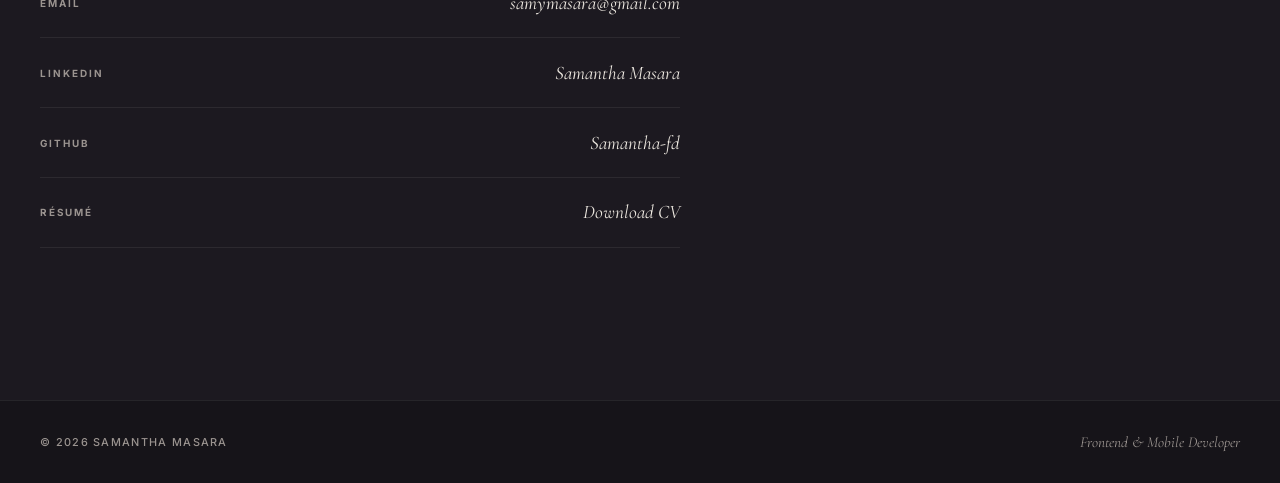
==== commit 9f0ff617: "Name Mintmark in the About section" ====
--- a/index.html
+++ b/index.html
@@ -110,8 +110,8 @@
                 Frontend and mobile developer who takes products from requirements to release. At
                 Index eSolutions I built and maintained production web and mobile apps with React,
                 React Native and Angular. Outside work I ship my own Android apps — an OS-level
-                app freezer built in Kotlin &amp; Jetpack Compose, and a photo-watermarking app
-                headed for Google Play.
+                app freezer built in Kotlin &amp; Jetpack Compose, and Mintmark, a photo-watermarking
+                app headed for Google Play.
             </p>
         </div>
         <div class="about-image float-in">
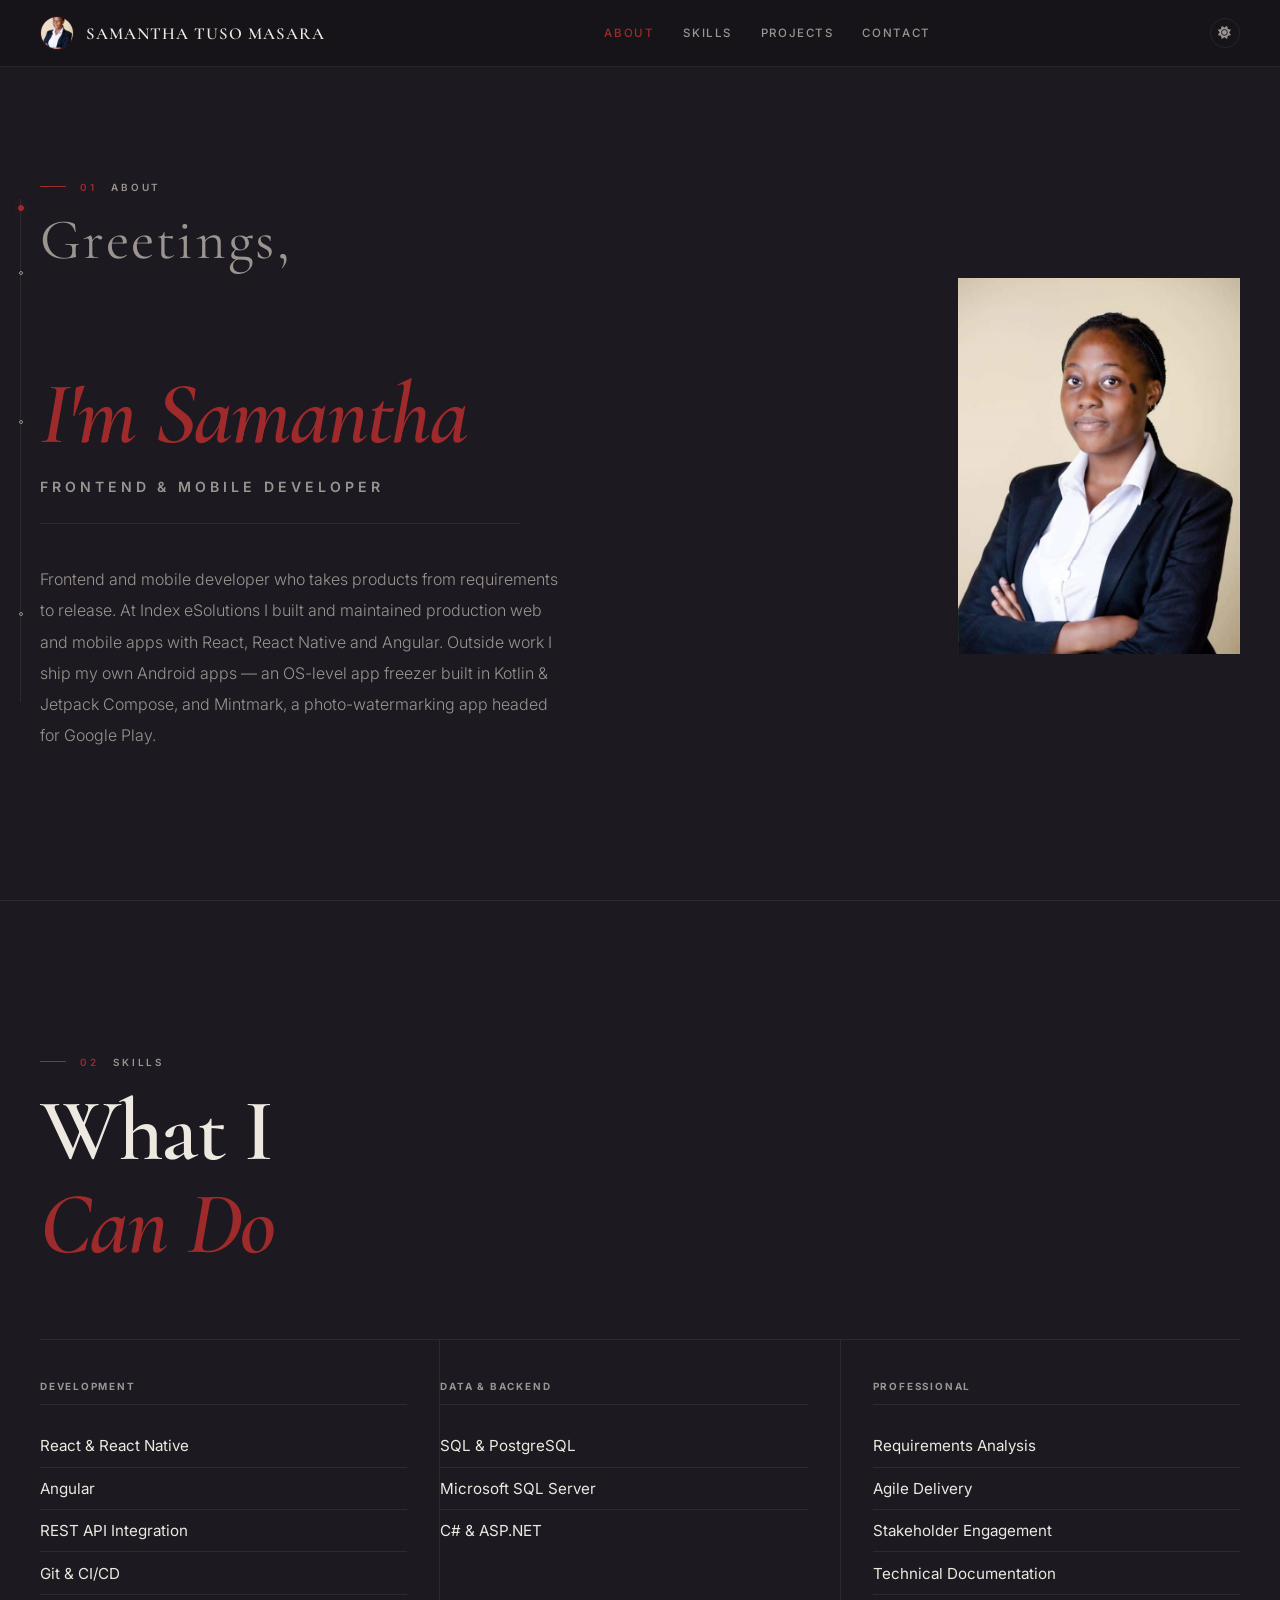
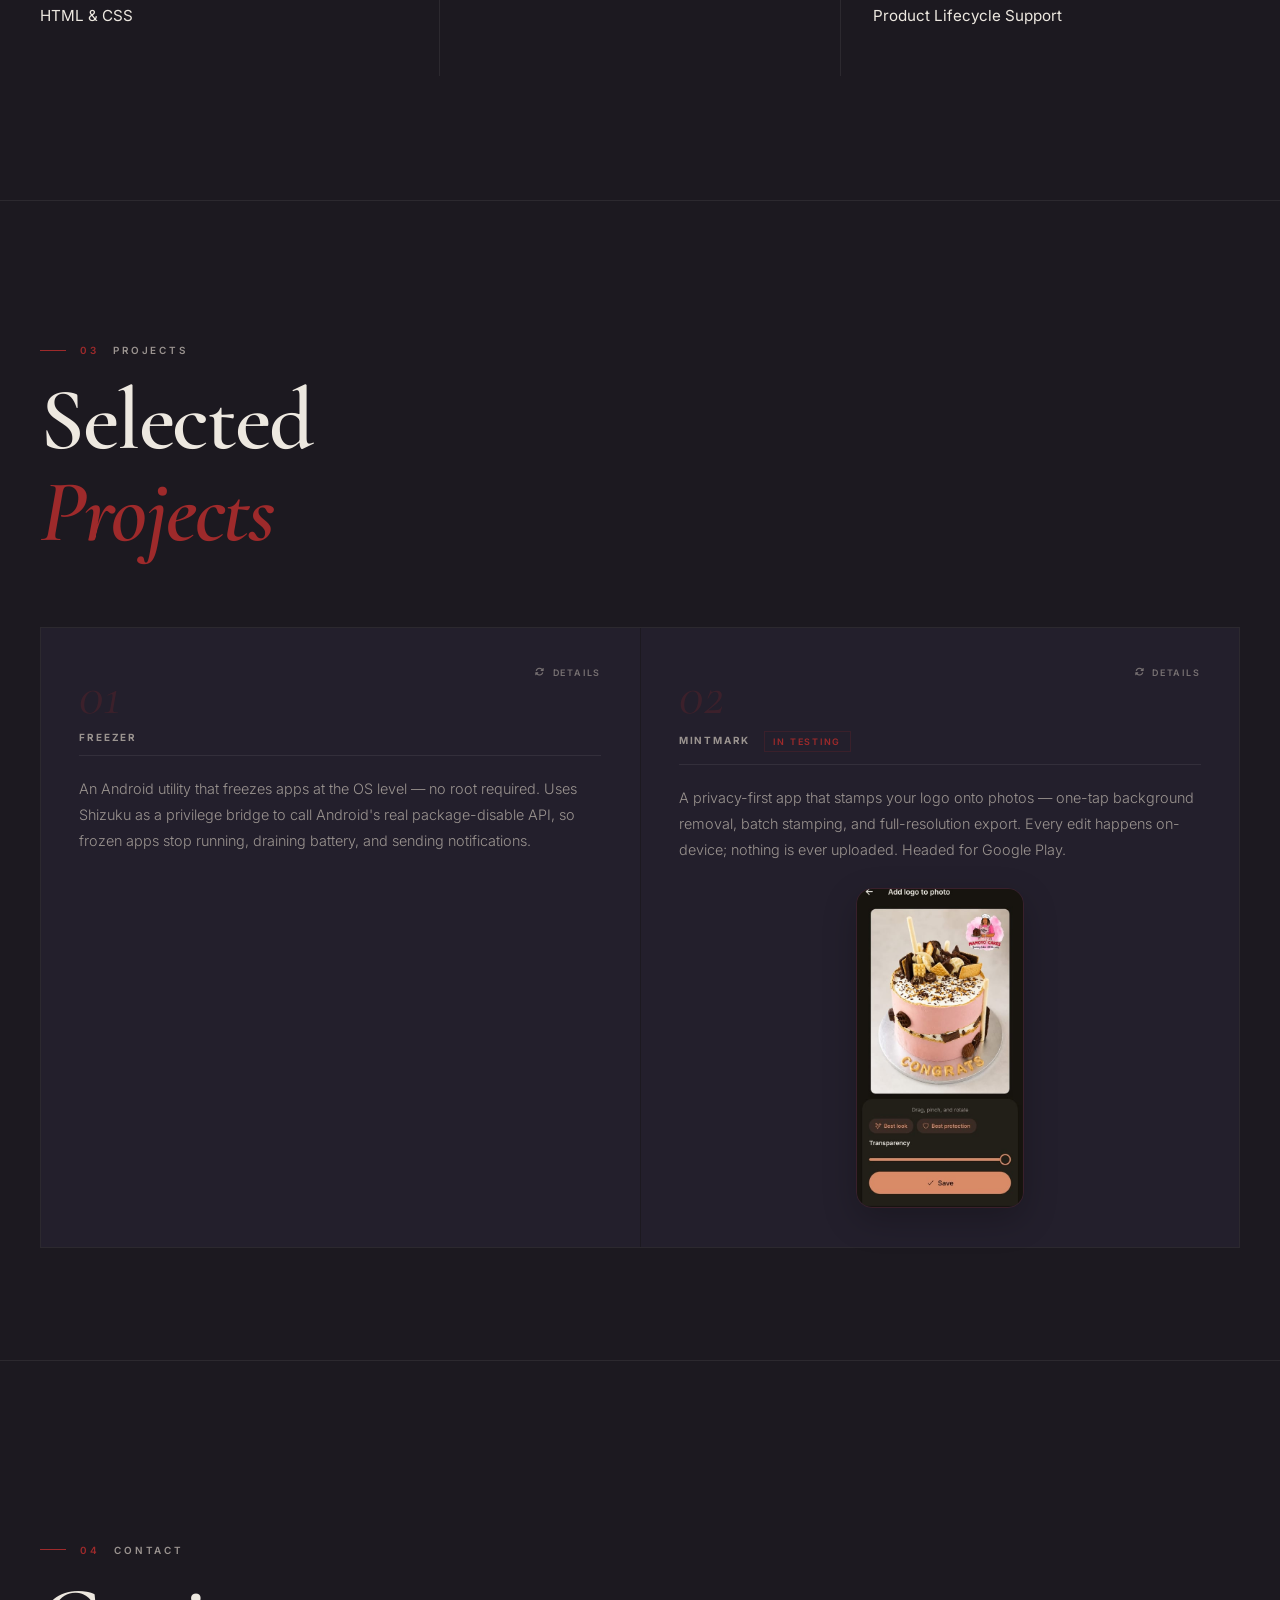
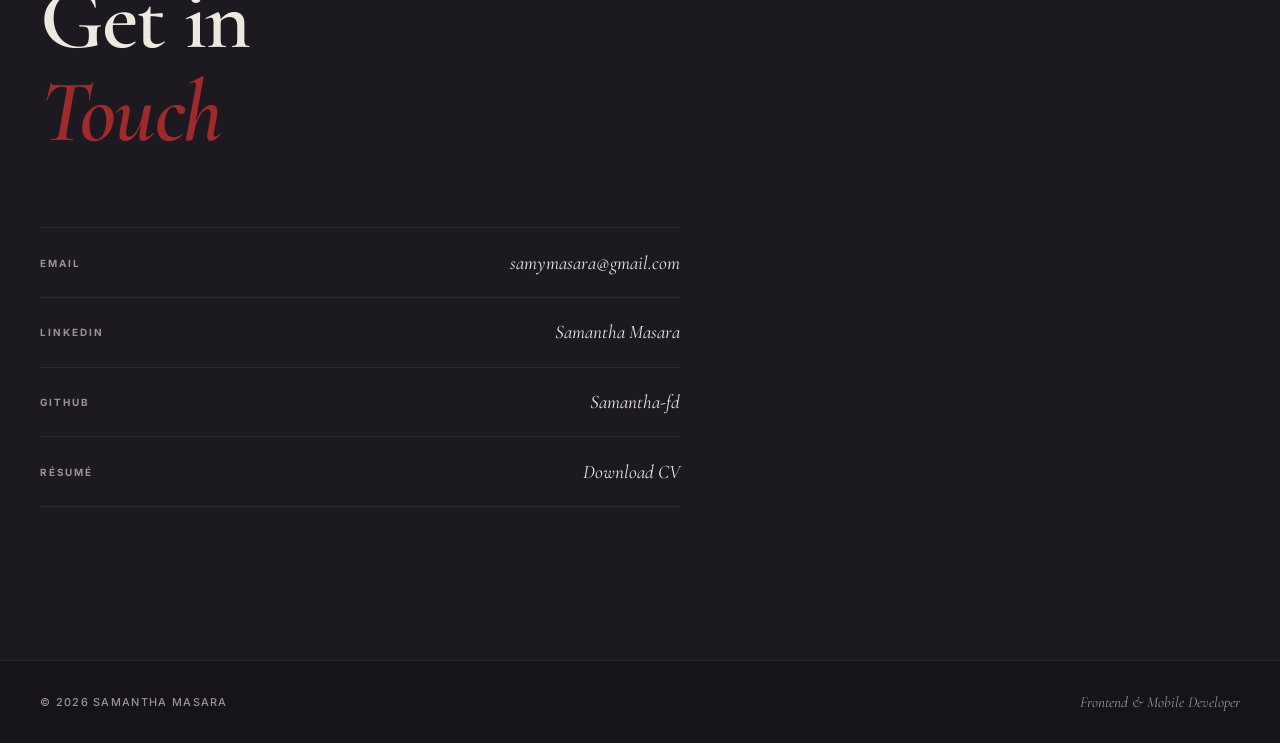
==== commit 4a065acb: "Add Mintmark screenshot to the project card A framed editor screenshot (logo placed on a cake, trans" ====
--- a/index.html
+++ b/index.html
@@ -199,6 +199,7 @@
                             Every edit happens on-device; nothing is ever uploaded. Headed
                             for Google Play.
                         </p>
+                        <img src="mintmark-preview.jpg" alt="Mintmark editor screen: a logo placed on a cake photo with transparency and placement controls" class="card-shot" loading="lazy" width="460" height="883">
                     </div>
                     <div class="card-face card-back">
                         <span class="flip-hint"><i class="fas fa-rotate-left"></i> Back</span>
--- a/style.css
+++ b/style.css
@@ -669,6 +669,22 @@
 
 .card-back ul { margin-bottom: 1.5rem; }
 
+/* Screenshot thumbnail on a project card front */
+.card-shot {
+  align-self: center;
+  margin-top: 1.6rem;
+  max-width: 100%;
+  max-height: 320px;
+  width: auto;
+  height: auto;
+  border-radius: 16px;
+  border: 1px solid var(--border);
+  box-shadow: 0 12px 34px rgba(0, 0, 0, 0.22);
+  transition: transform 0.4s cubic-bezier(0.16, 1, 0.3, 1);
+}
+
+.project-card:hover .card-shot { transform: translateY(-4px); }
+
 .project-num {
   font-family: 'Cormorant Garamond', serif;
   font-size: 3.5rem;
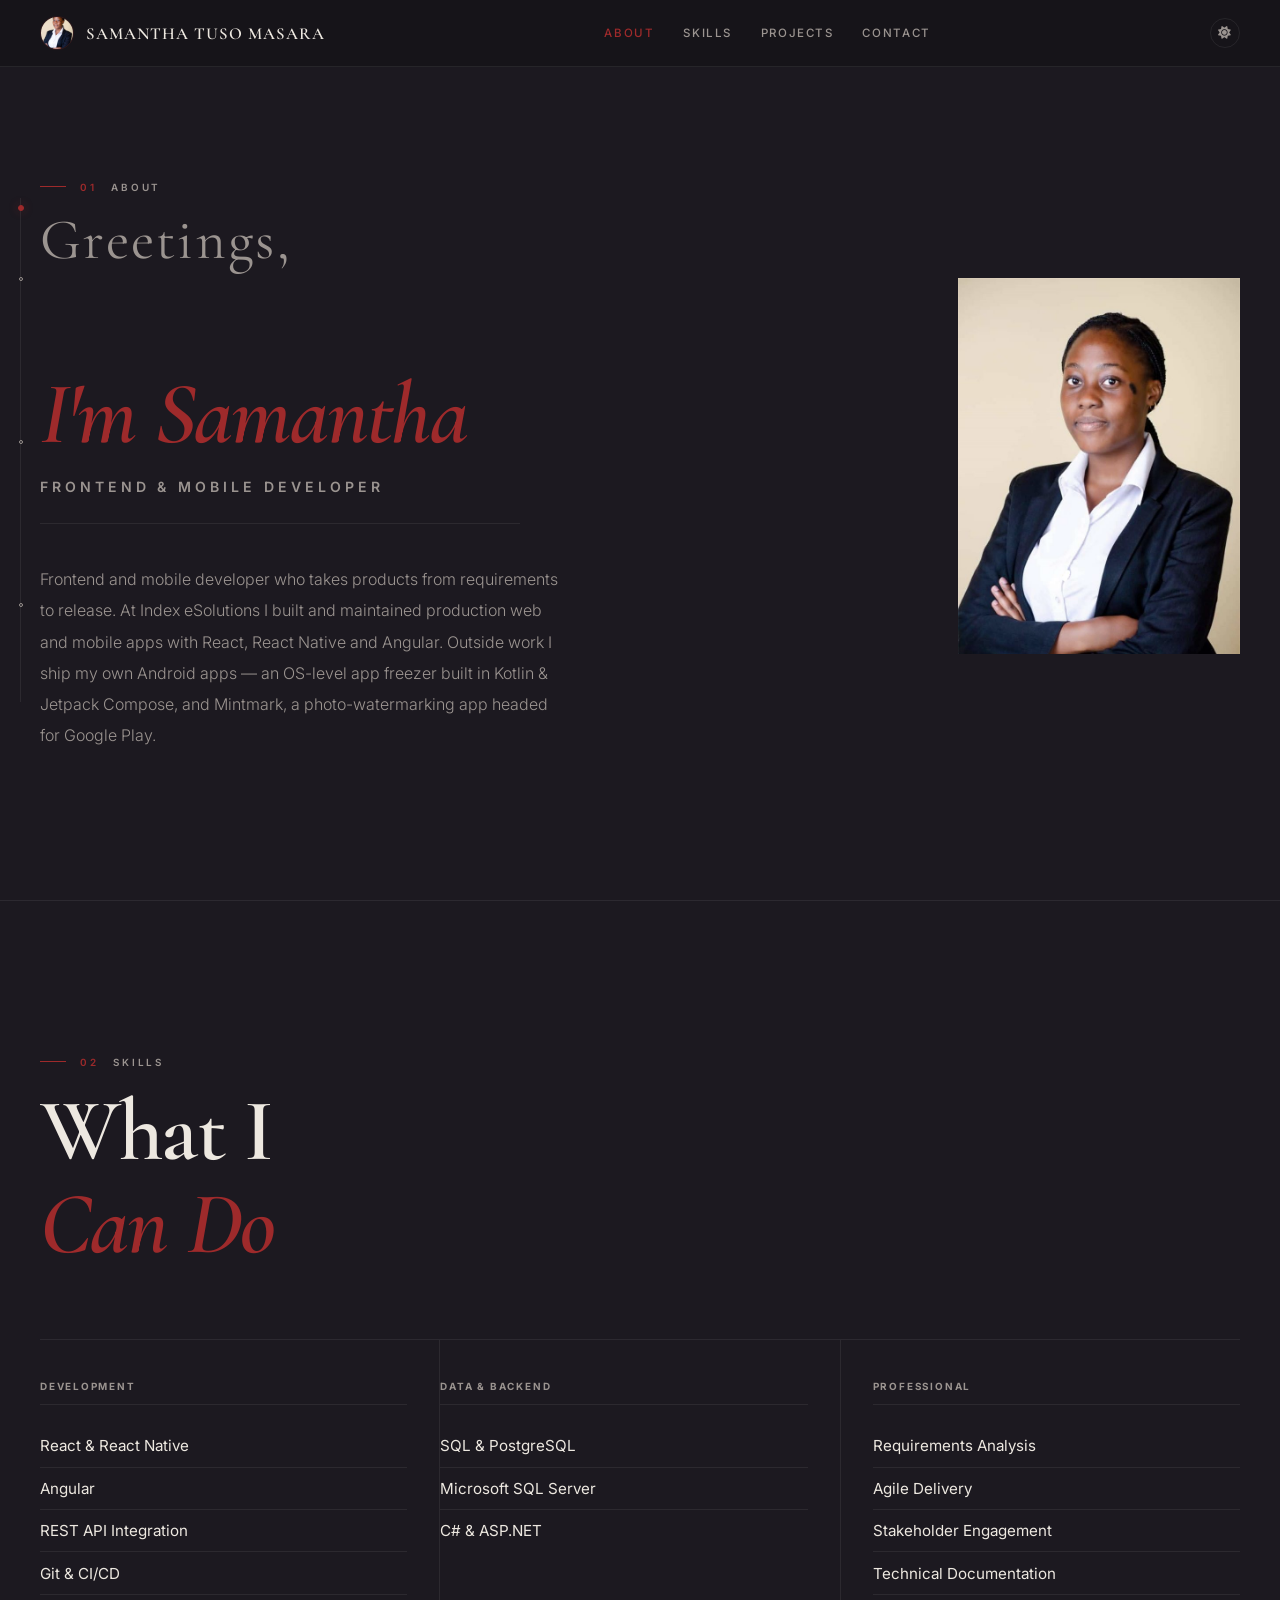
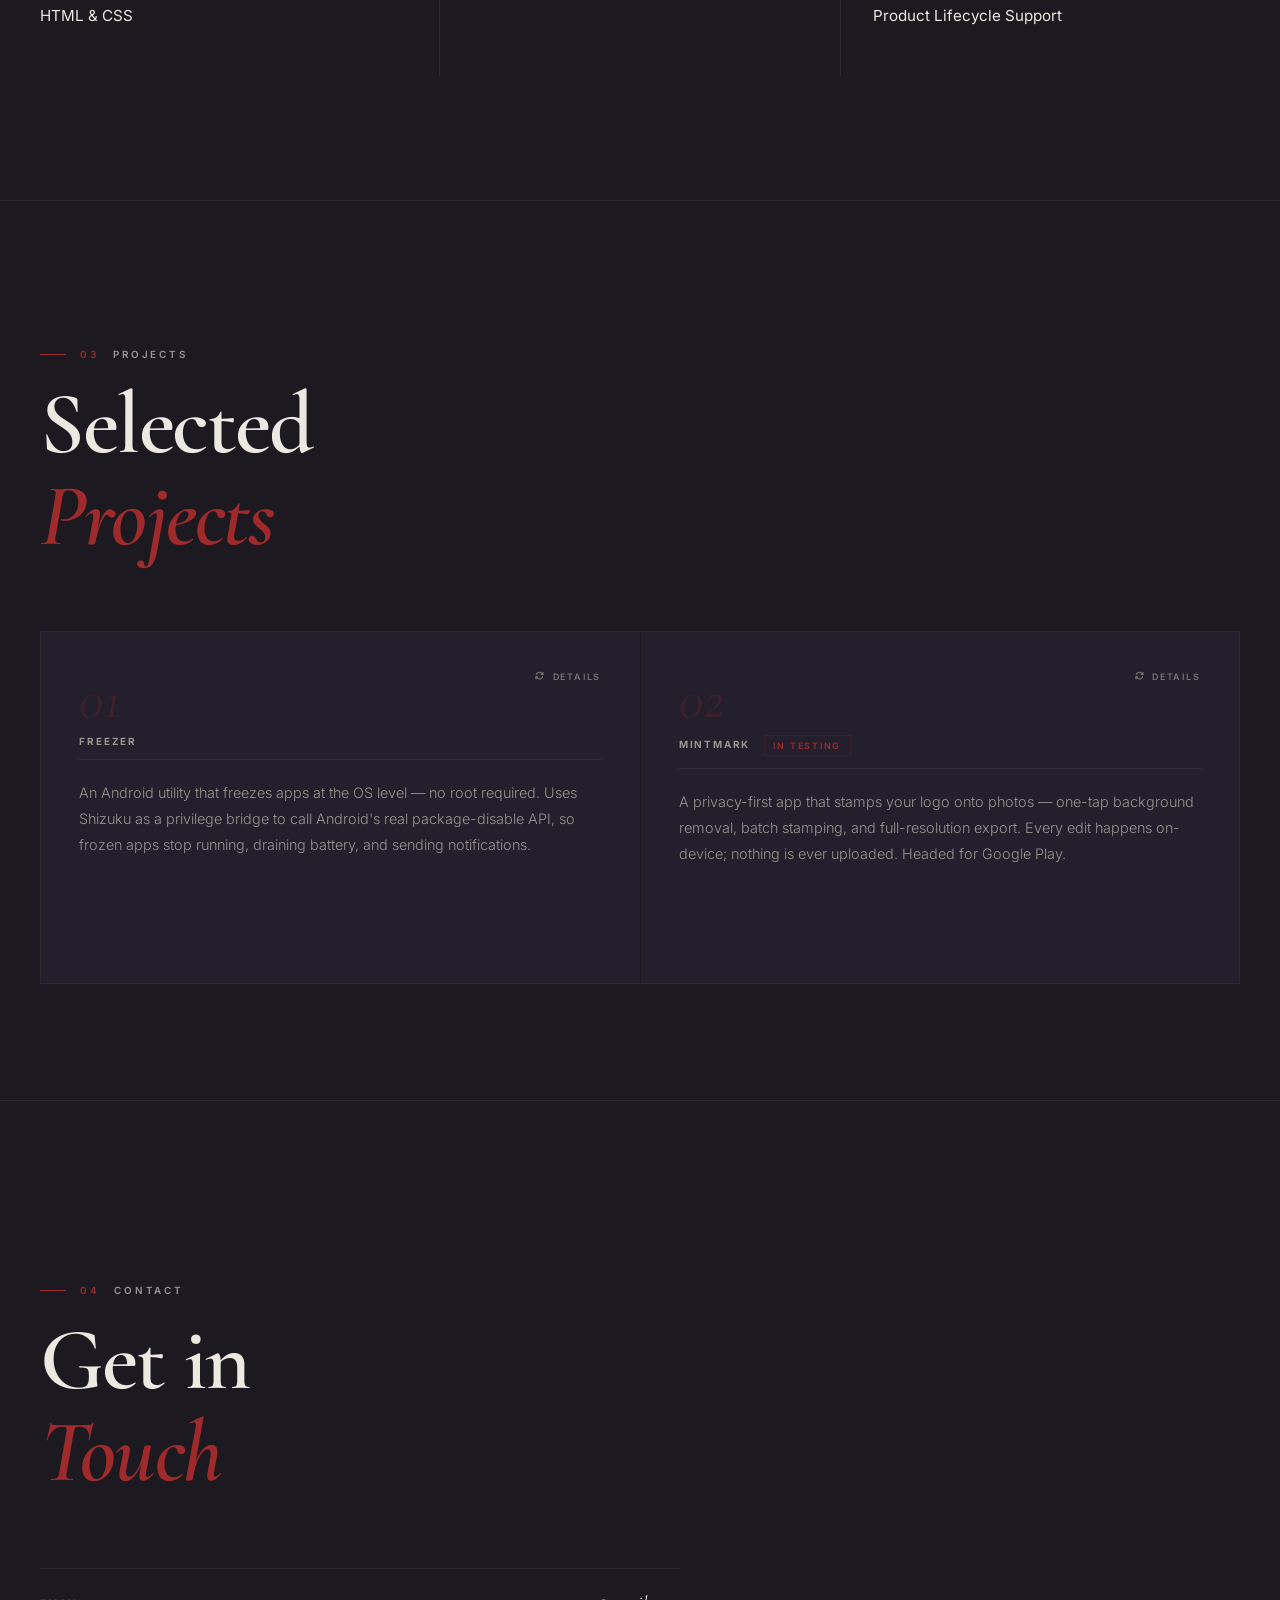
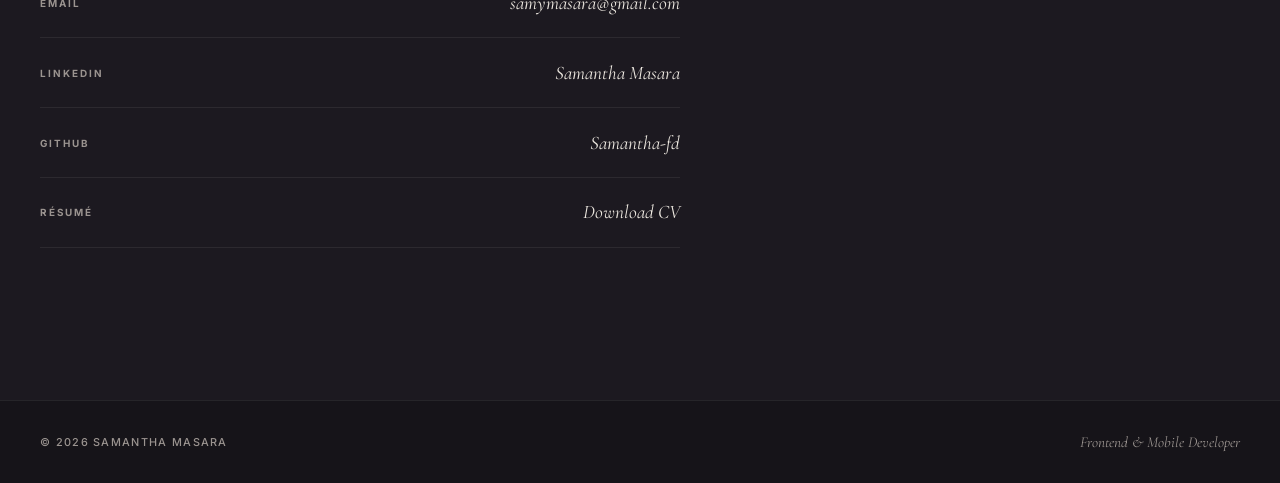
==== commit 3d1d1e55: "Remove screenshot from Mintmark project card Reverts the card-front screenshot, its .card-shot style" ====
--- a/index.html
+++ b/index.html
@@ -199,7 +199,6 @@
                             Every edit happens on-device; nothing is ever uploaded. Headed
                             for Google Play.
                         </p>
-                        <img src="mintmark-preview.jpg" alt="Mintmark editor screen: a logo placed on a cake photo with transparency and placement controls" class="card-shot" loading="lazy" width="460" height="883">
                     </div>
                     <div class="card-face card-back">
                         <span class="flip-hint"><i class="fas fa-rotate-left"></i> Back</span>
--- a/style.css
+++ b/style.css
@@ -669,22 +669,6 @@
 
 .card-back ul { margin-bottom: 1.5rem; }
 
-/* Screenshot thumbnail on a project card front */
-.card-shot {
-  align-self: center;
-  margin-top: 1.6rem;
-  max-width: 100%;
-  max-height: 320px;
-  width: auto;
-  height: auto;
-  border-radius: 16px;
-  border: 1px solid var(--border);
-  box-shadow: 0 12px 34px rgba(0, 0, 0, 0.22);
-  transition: transform 0.4s cubic-bezier(0.16, 1, 0.3, 1);
-}
-
-.project-card:hover .card-shot { transform: translateY(-4px); }
-
 .project-num {
   font-family: 'Cormorant Garamond', serif;
   font-size: 3.5rem;
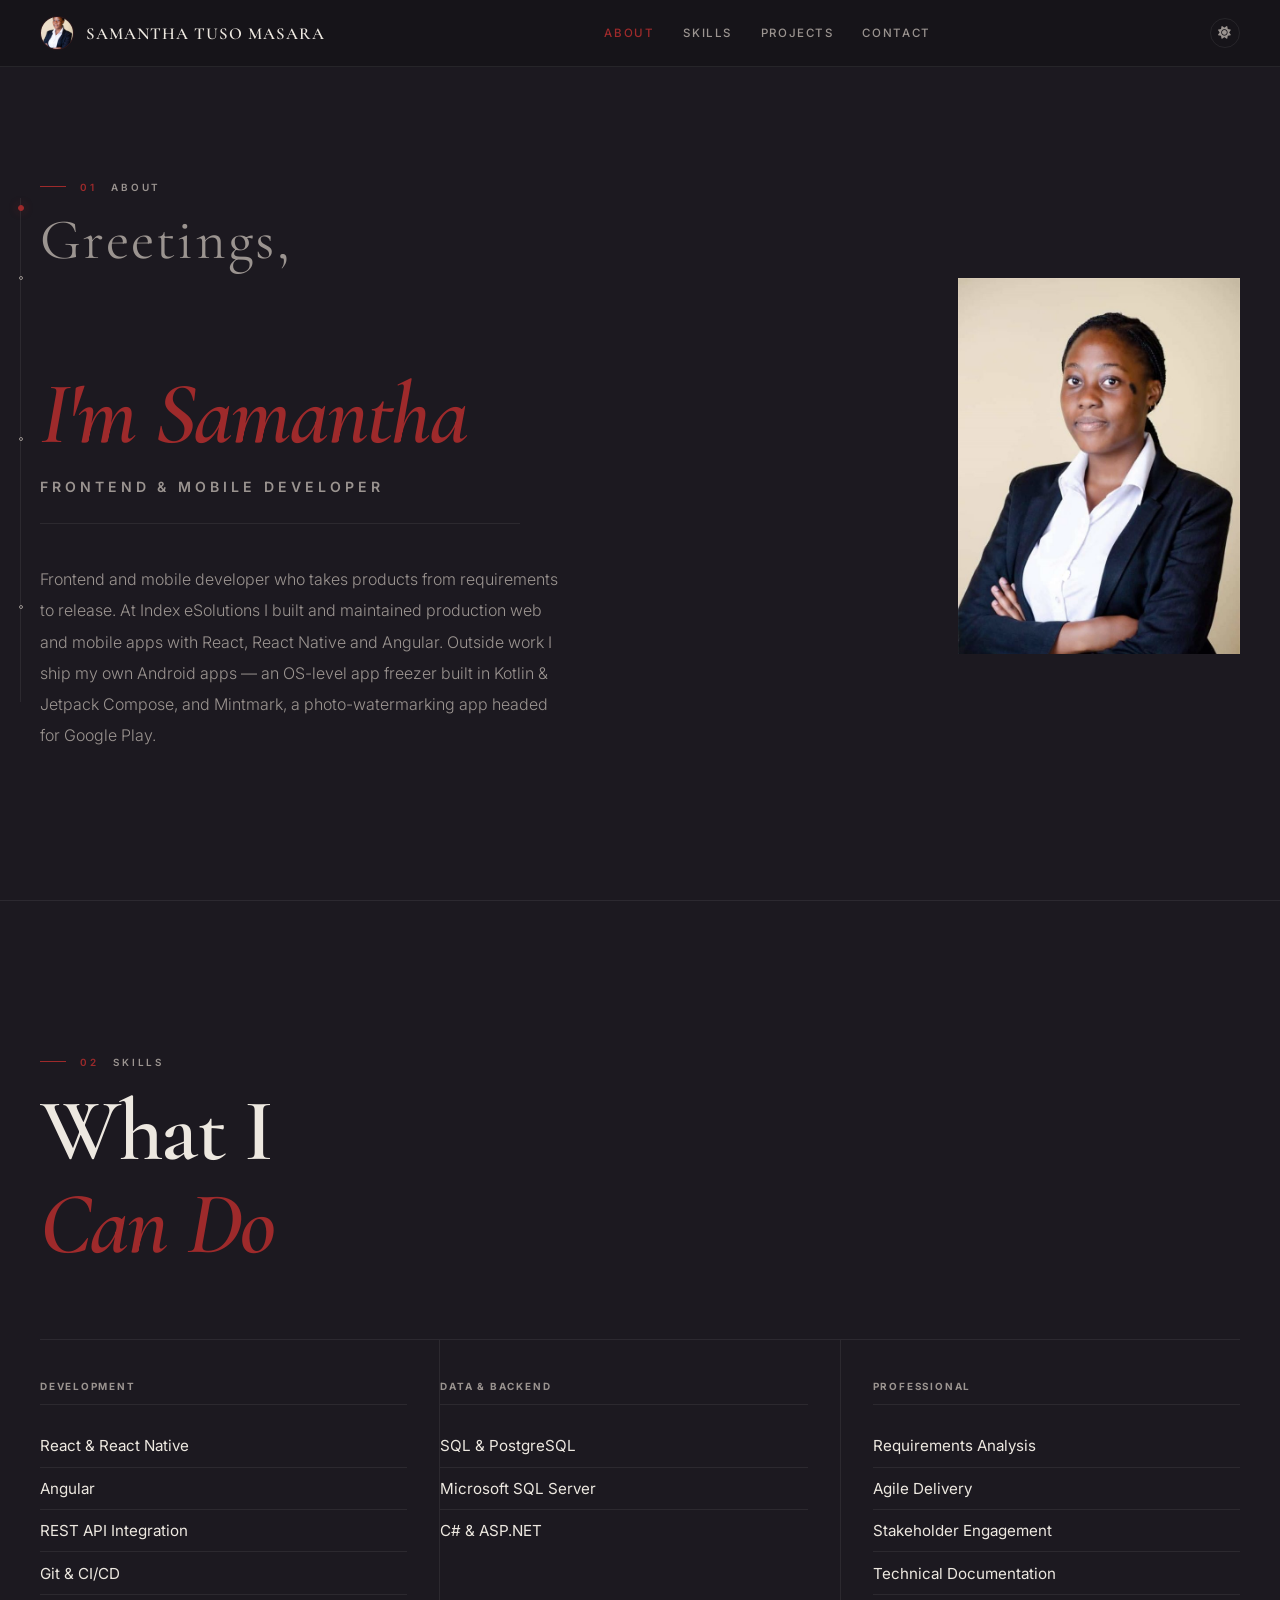
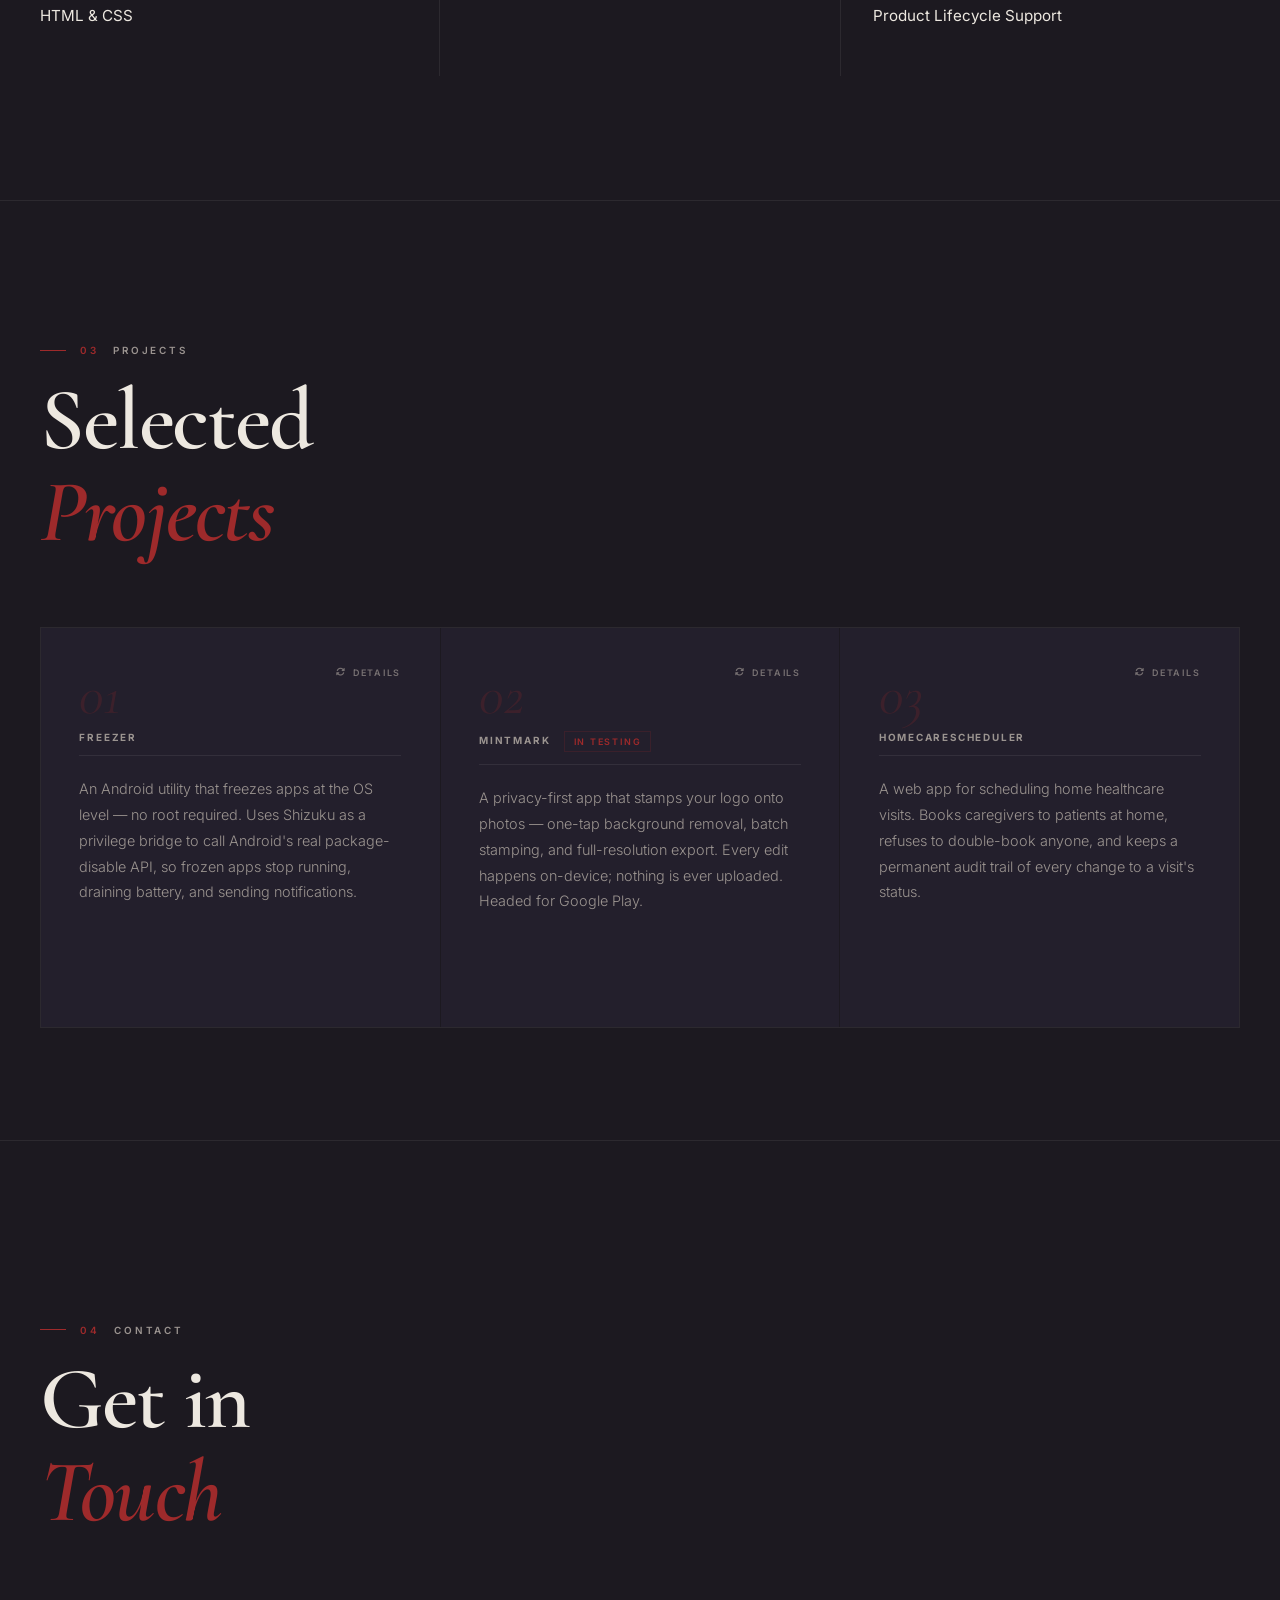
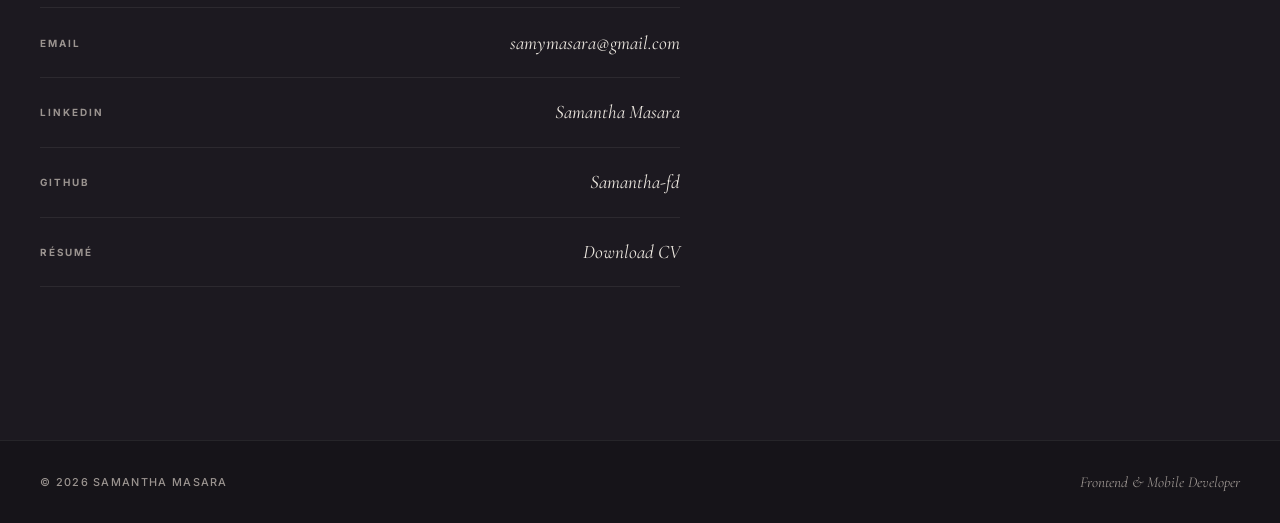
==== commit e5c1a5dc: "Add HomeCareScheduler to selected projects" ====
--- a/index.html
+++ b/index.html
@@ -223,6 +223,33 @@
                     </div>
                 </div>
             </div>
+            <div class="project-card float-in" tabindex="0" role="button" aria-pressed="false" aria-label="HomeCareScheduler — flip for details">
+                <div class="card-inner">
+                    <div class="card-face card-front">
+                        <span class="flip-hint"><i class="fas fa-rotate"></i> Details</span>
+                        <p class="project-num">03</p>
+                        <h3>HomeCareScheduler</h3>
+                        <p>
+                            A web app for scheduling home healthcare visits. Books caregivers
+                            to patients at home, refuses to double-book anyone, and keeps a
+                            permanent audit trail of every change to a visit's status.
+                        </p>
+                    </div>
+                    <div class="card-face card-back">
+                        <span class="flip-hint"><i class="fas fa-rotate-left"></i> Back</span>
+                        <h3>Tech Stack</h3>
+                        <ul>
+                            <li>C# &amp; ASP.NET Core MVC (.NET 10)</li>
+                            <li>Entity Framework Core — Code First</li>
+                            <li>SQL Server &amp; Razor views</li>
+                            <li>44 xUnit tests</li>
+                        </ul>
+                        <a class="card-btn" href="https://github.com/Samantha-fd/HomeCare" target="_blank" rel="noopener">
+                            <i class="fab fa-github"></i> View on GitHub
+                        </a>
+                    </div>
+                </div>
+            </div>
         </div>
     </section>
 
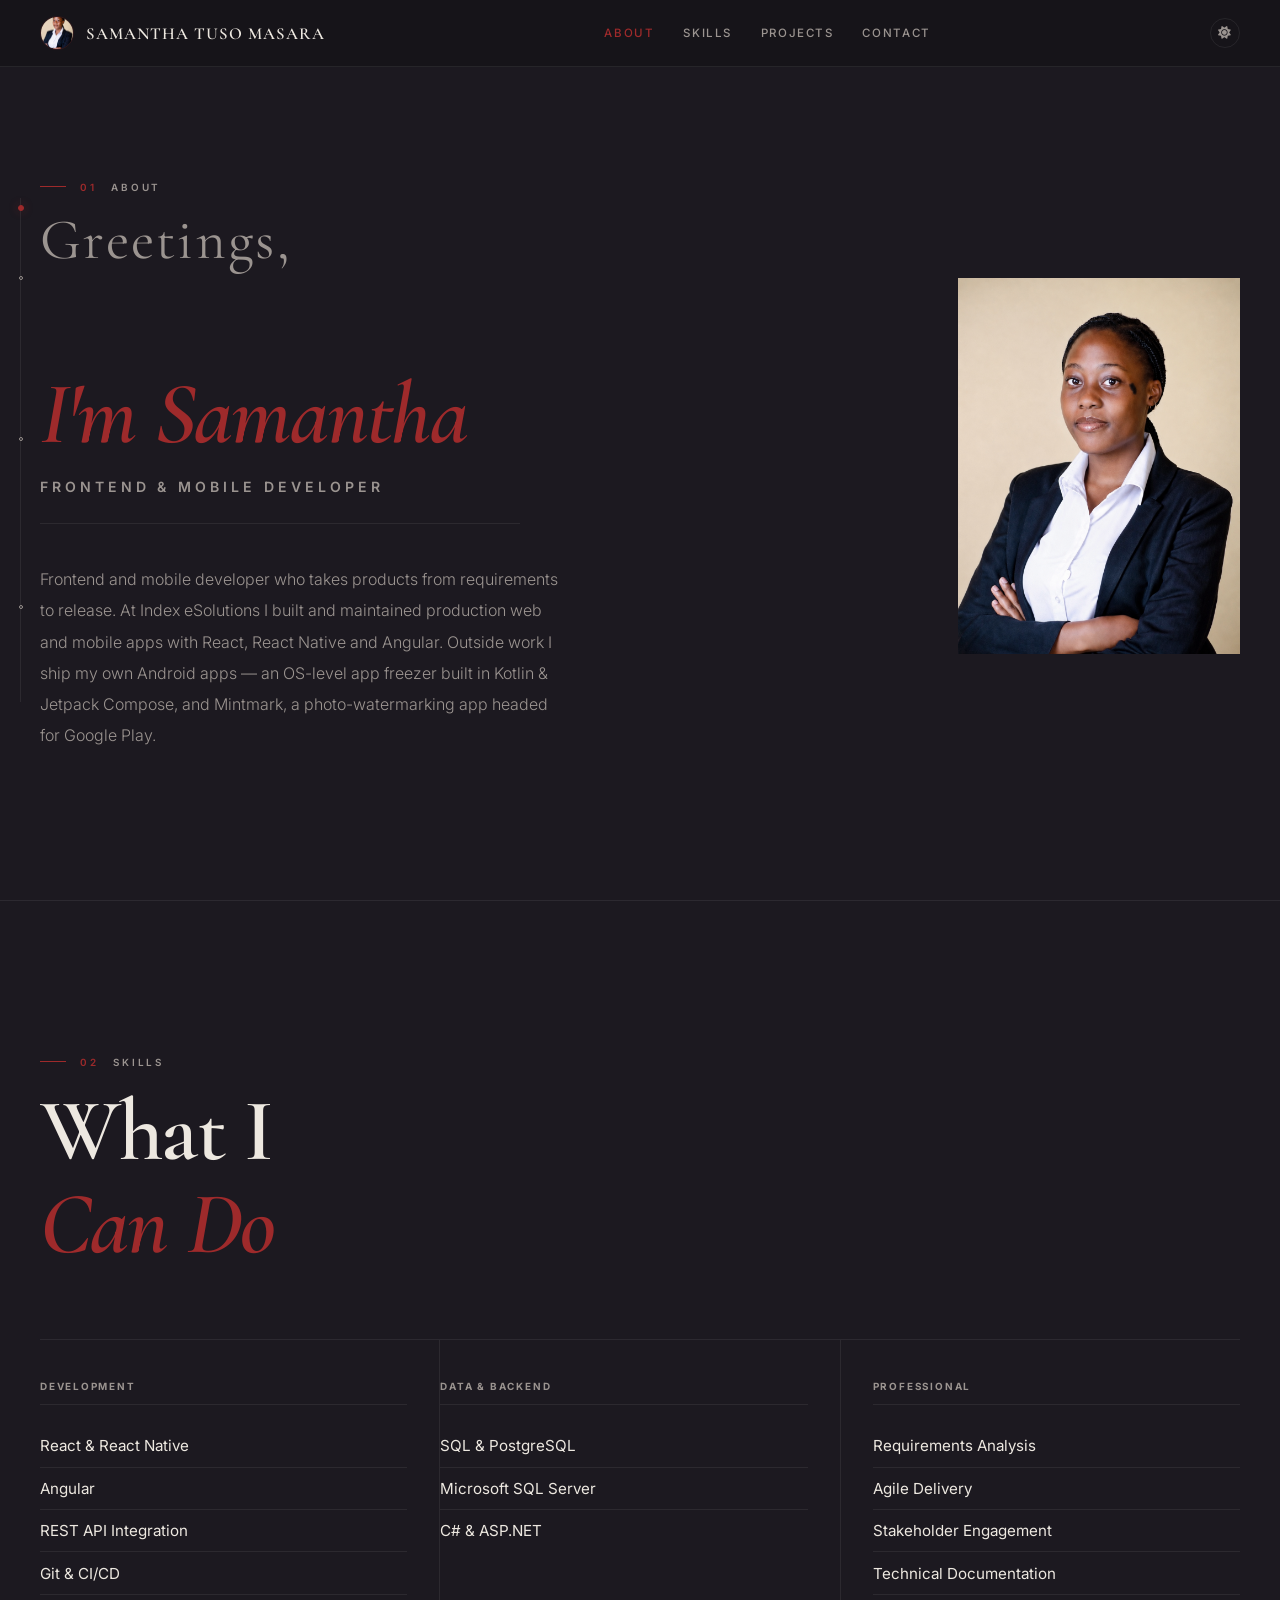
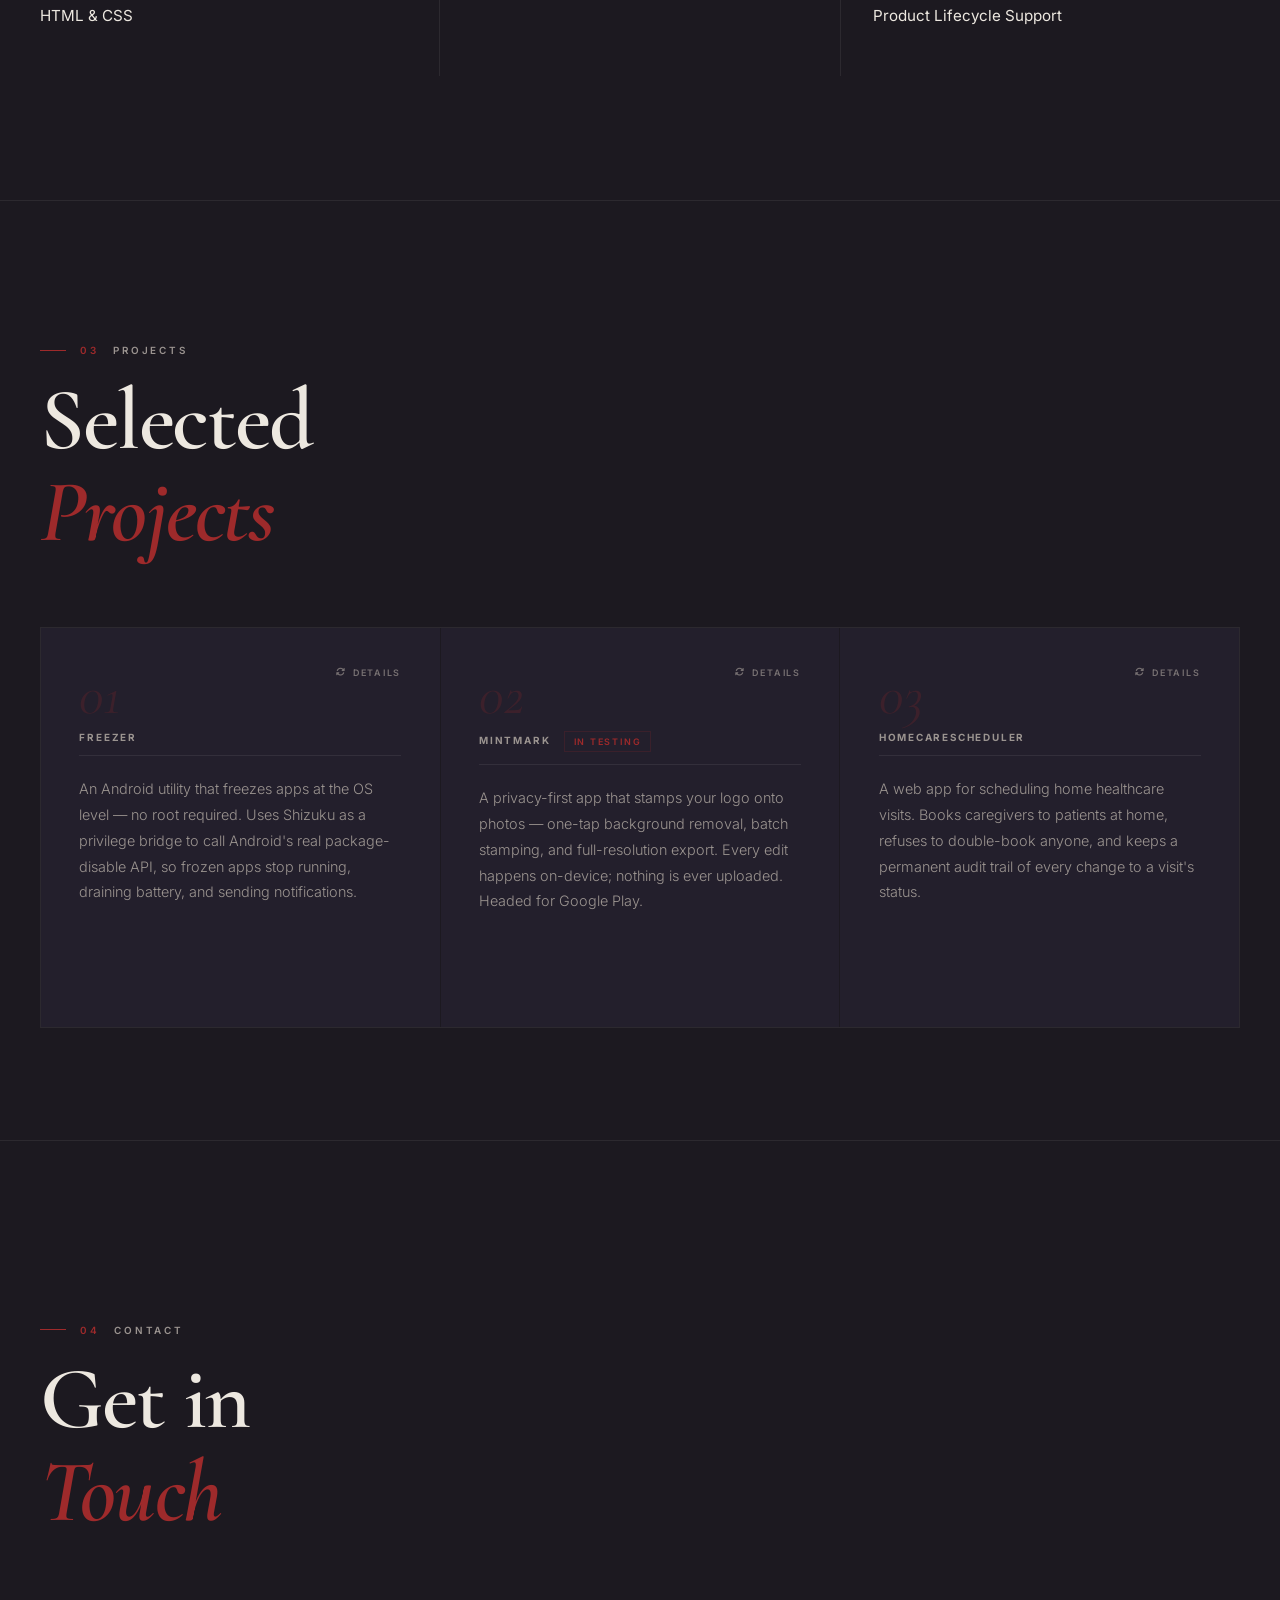
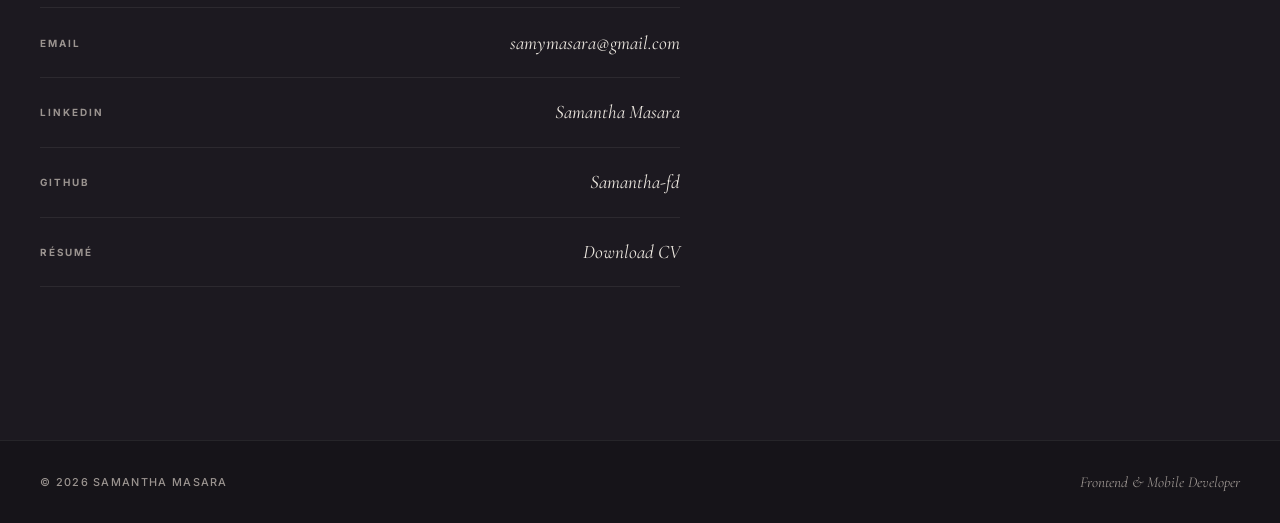
==== commit 52d37427: "Replace profile photo New profile.png replaces profile.jpg. Updated all five references: both img ta" ====
--- a/index.html
+++ b/index.html
@@ -18,7 +18,7 @@
     <meta property="og:title" content="Samantha Masara — Frontend &amp; Mobile Developer">
     <meta property="og:description" content="Frontend and mobile developer building and shipping web and Android apps. React, React Native, Angular, Kotlin &amp; Jetpack Compose.">
     <meta property="og:url" content="https://portfolio-website-xi-inky.vercel.app/">
-    <meta property="og:image" content="https://portfolio-website-xi-inky.vercel.app/profile.jpg">
+    <meta property="og:image" content="https://portfolio-website-xi-inky.vercel.app/profile.png">
     <meta property="og:image:alt" content="Portrait of Samantha Masara">
     <meta property="og:site_name" content="Samantha Masara">
 
@@ -26,7 +26,7 @@
     <meta name="twitter:card" content="summary_large_image">
     <meta name="twitter:title" content="Samantha Masara — Frontend &amp; Mobile Developer">
     <meta name="twitter:description" content="Frontend and mobile developer building and shipping web and Android apps. React, React Native, Angular, Kotlin &amp; Jetpack Compose.">
-    <meta name="twitter:image" content="https://portfolio-website-xi-inky.vercel.app/profile.jpg">
+    <meta name="twitter:image" content="https://portfolio-website-xi-inky.vercel.app/profile.png">
 
     <!-- Structured data -->
     <script type="application/ld+json">
@@ -37,7 +37,7 @@
       "jobTitle": "Frontend & Mobile Developer",
       "description": "Frontend and mobile developer building and shipping web and Android apps.",
       "url": "https://portfolio-website-xi-inky.vercel.app/",
-      "image": "https://portfolio-website-xi-inky.vercel.app/profile.jpg",
+      "image": "https://portfolio-website-xi-inky.vercel.app/profile.png",
       "email": "samymasara@gmail.com",
       "sameAs": [
         "https://www.linkedin.com/in/samantha-masara-296240217",
@@ -79,7 +79,7 @@
     <header>
         <div class="navbar">
             <h1>
-                <img src="profile.jpg" alt="Samantha Masara" class="profile-img">
+                <img src="profile.png" alt="Samantha Masara" class="profile-img">
                 Samantha Tuso Masara
             </h1>
             <nav>
@@ -115,7 +115,7 @@
             </p>
         </div>
         <div class="about-image float-in">
-            <img src="profile.jpg" alt="Portrait of Samantha Masara, Frontend and Mobile Developer" class="about-photo">
+            <img src="profile.png" alt="Portrait of Samantha Masara, Frontend and Mobile Developer" class="about-photo">
         </div>
     </section>
 
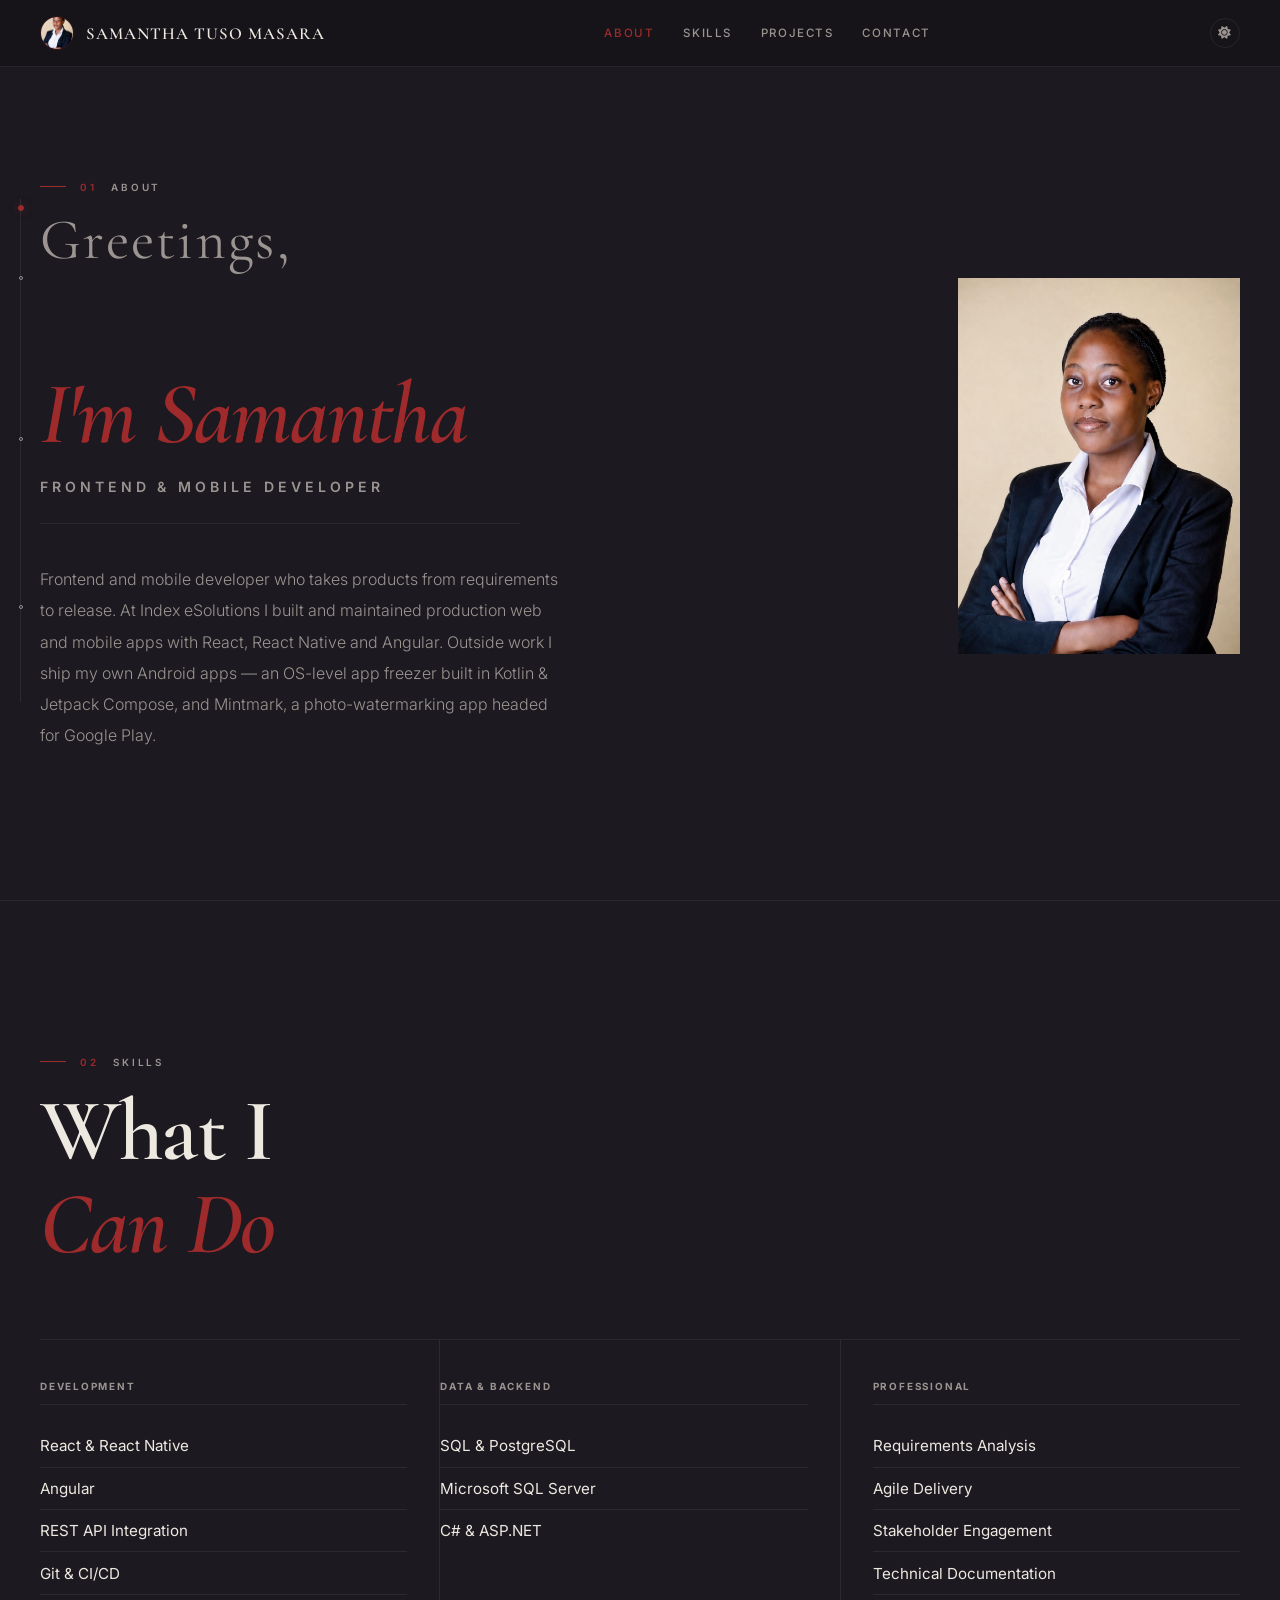
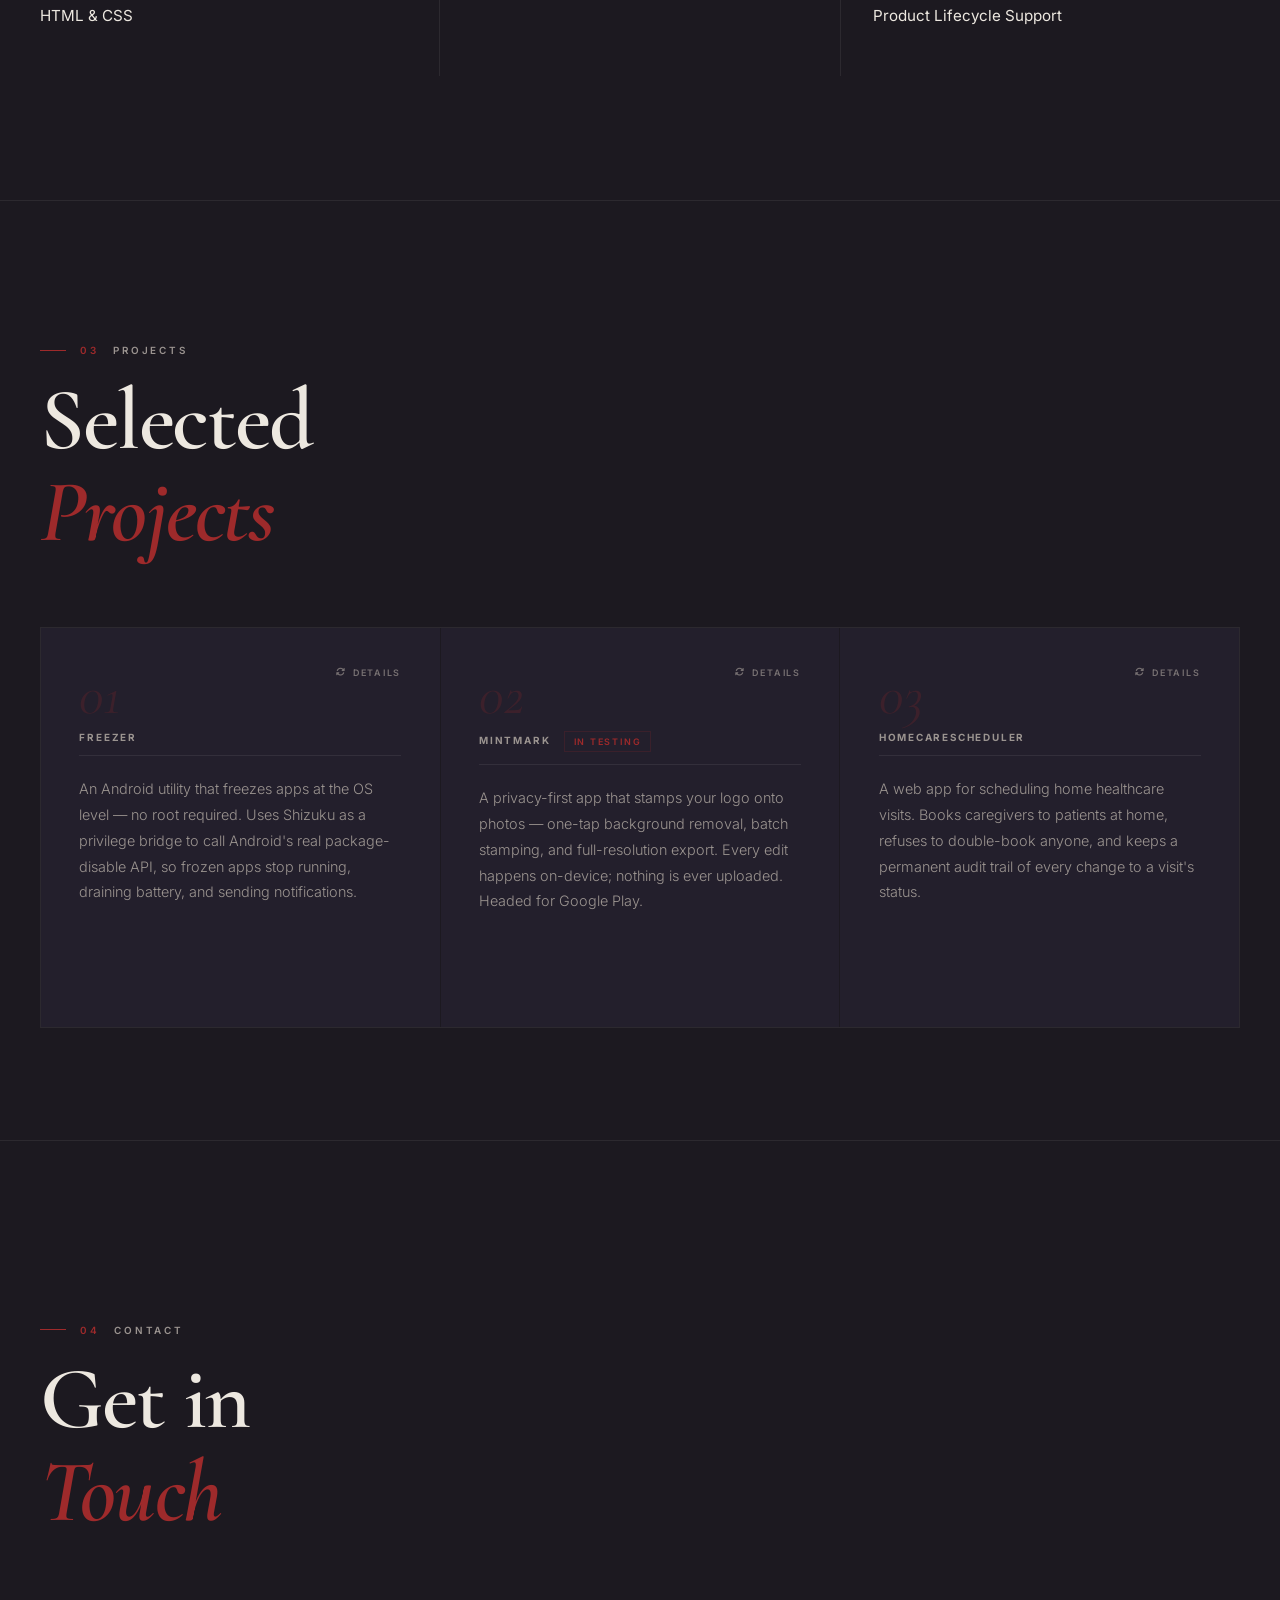
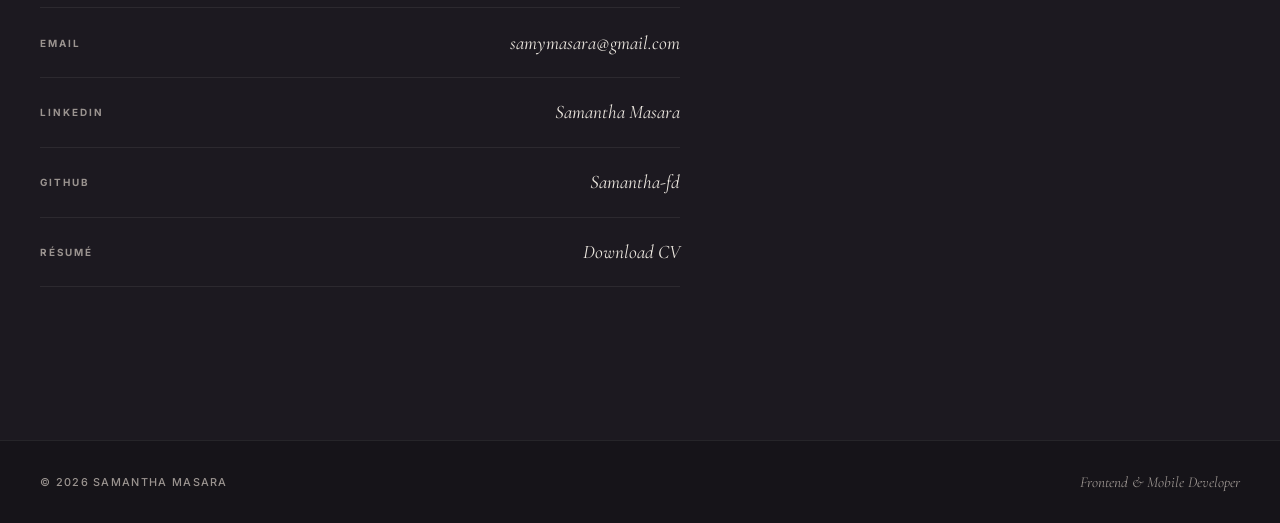
==== commit d62c8b3e: "Compress profile photo to JPEG The PNG was 1.84 MB, which is far more than the page needs for a phot" ====
--- a/index.html
+++ b/index.html
@@ -18,7 +18,7 @@
     <meta property="og:title" content="Samantha Masara — Frontend &amp; Mobile Developer">
     <meta property="og:description" content="Frontend and mobile developer building and shipping web and Android apps. React, React Native, Angular, Kotlin &amp; Jetpack Compose.">
     <meta property="og:url" content="https://portfolio-website-xi-inky.vercel.app/">
-    <meta property="og:image" content="https://portfolio-website-xi-inky.vercel.app/profile.png">
+    <meta property="og:image" content="https://portfolio-website-xi-inky.vercel.app/profile.jpg">
     <meta property="og:image:alt" content="Portrait of Samantha Masara">
     <meta property="og:site_name" content="Samantha Masara">
 
@@ -26,7 +26,7 @@
     <meta name="twitter:card" content="summary_large_image">
     <meta name="twitter:title" content="Samantha Masara — Frontend &amp; Mobile Developer">
     <meta name="twitter:description" content="Frontend and mobile developer building and shipping web and Android apps. React, React Native, Angular, Kotlin &amp; Jetpack Compose.">
-    <meta name="twitter:image" content="https://portfolio-website-xi-inky.vercel.app/profile.png">
+    <meta name="twitter:image" content="https://portfolio-website-xi-inky.vercel.app/profile.jpg">
 
     <!-- Structured data -->
     <script type="application/ld+json">
@@ -37,7 +37,7 @@
       "jobTitle": "Frontend & Mobile Developer",
       "description": "Frontend and mobile developer building and shipping web and Android apps.",
       "url": "https://portfolio-website-xi-inky.vercel.app/",
-      "image": "https://portfolio-website-xi-inky.vercel.app/profile.png",
+      "image": "https://portfolio-website-xi-inky.vercel.app/profile.jpg",
       "email": "samymasara@gmail.com",
       "sameAs": [
         "https://www.linkedin.com/in/samantha-masara-296240217",
@@ -79,7 +79,7 @@
     <header>
         <div class="navbar">
             <h1>
-                <img src="profile.png" alt="Samantha Masara" class="profile-img">
+                <img src="profile.jpg" alt="Samantha Masara" class="profile-img">
                 Samantha Tuso Masara
             </h1>
             <nav>
@@ -115,7 +115,7 @@
             </p>
         </div>
         <div class="about-image float-in">
-            <img src="profile.png" alt="Portrait of Samantha Masara, Frontend and Mobile Developer" class="about-photo">
+            <img src="profile.jpg" alt="Portrait of Samantha Masara, Frontend and Mobile Developer" class="about-photo">
         </div>
     </section>
 
